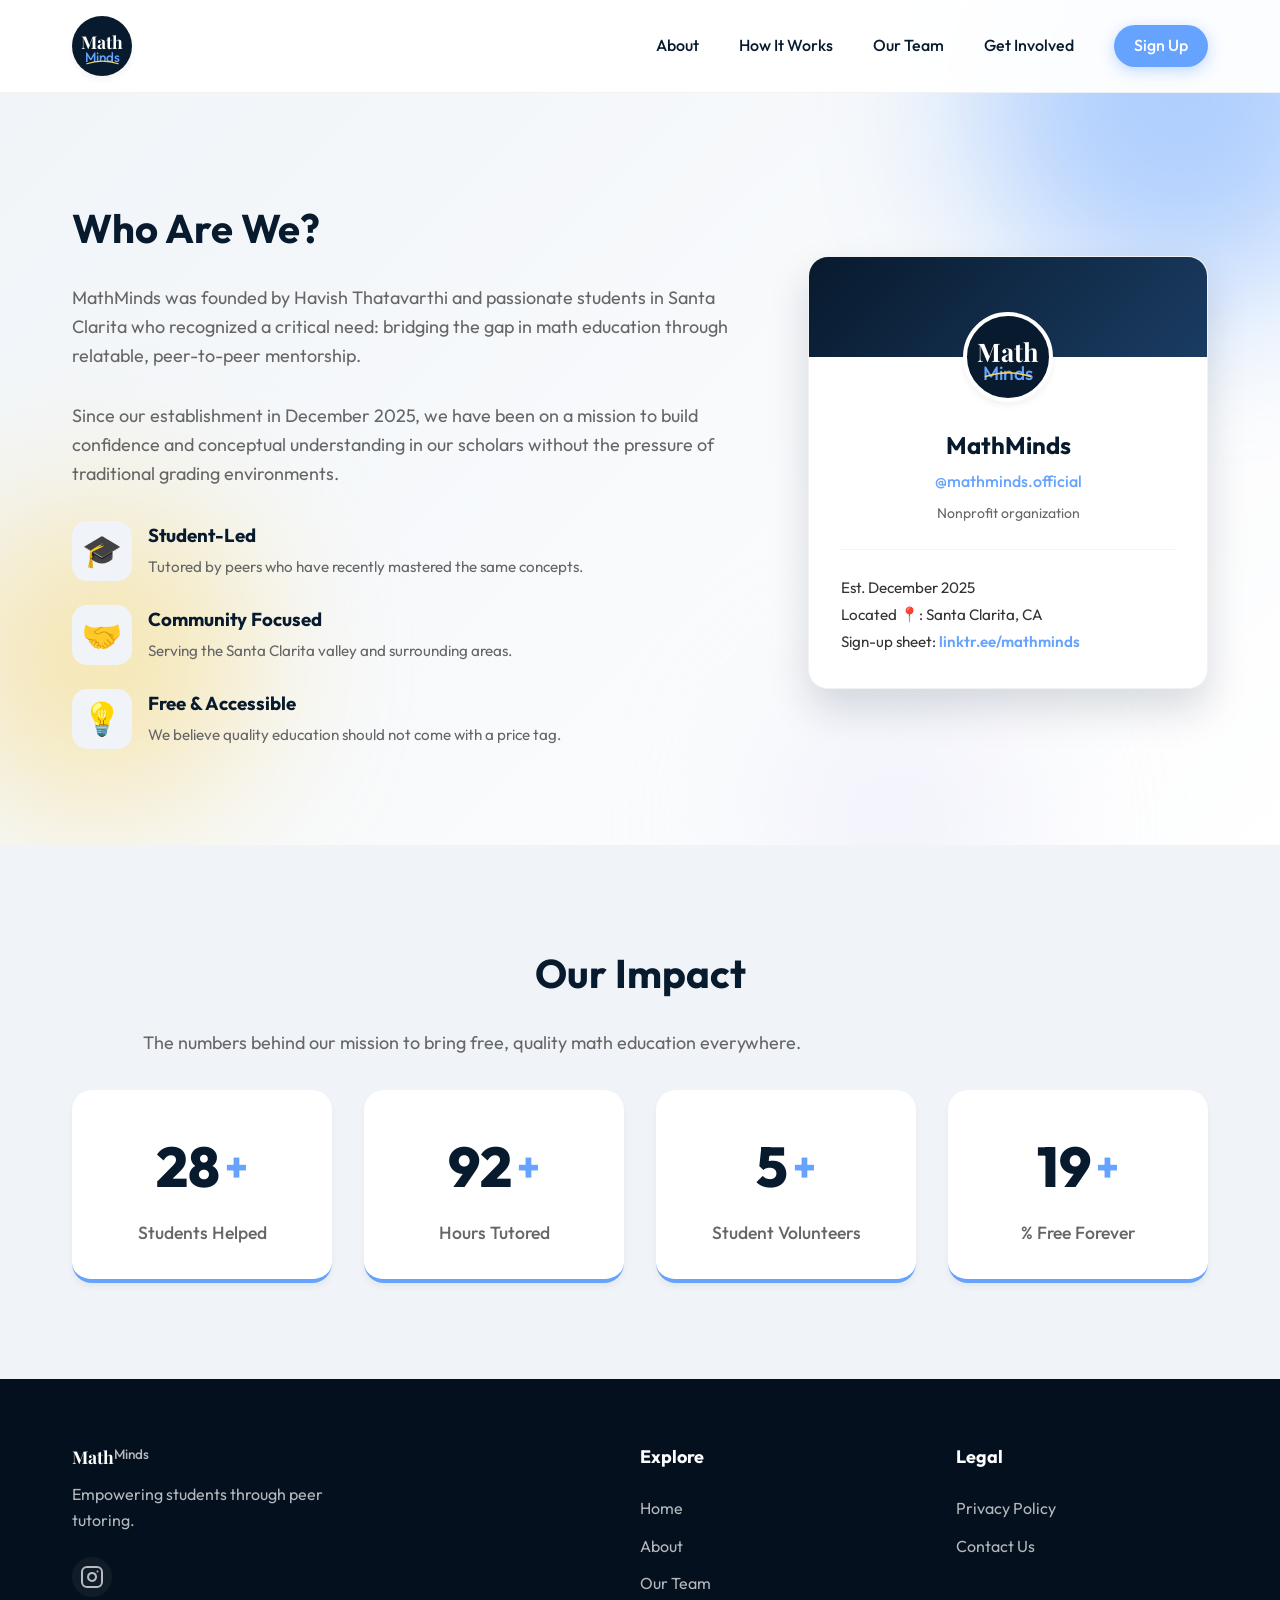
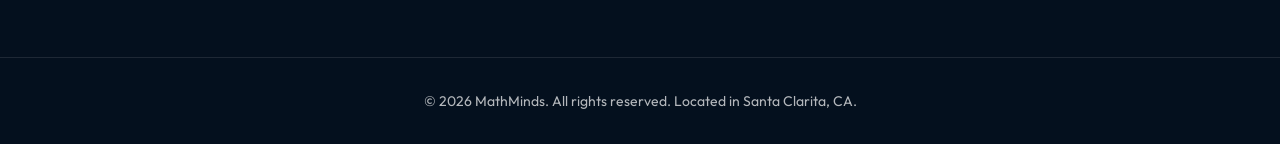
==== mathminds/about.html @ 4711dace "Add files via upload" ====
<!DOCTYPE html>
<html lang="en">
<head>
    <meta charset="UTF-8">
    <meta name="viewport" content="width=device-width, initial-scale=1.0">
    <meta name="description" content="About MathMinds - A student-led tutoring non-profit based in Santa Clarita, CA.">
    <title>About | MathMinds</title>
    <!-- Google Fonts -->
    <link href="https://fonts.googleapis.com/css2?family=Outfit:wght@300;400;500;600;700;800&family=Playfair+Display:ital,wght@0,600;0,700;1,600&display=swap" rel="stylesheet">
    <link rel="stylesheet" href="css/style.css">
</head>
<body>

    <div class="global-bg">
        <div class="shape shape-1"></div>
        <div class="shape shape-2"></div>
        <div class="shape shape-3"></div>
    </div>

    <!-- Navigation -->
    <nav id="navbar">
        <div class="nav-container">
            <a href="index.html" class="logo-container">
                <div class="logo-circle">
                    <span class="logo-math">Math</span>
                    <span class="logo-minds">Minds</span>
                    <svg class="logo-swoosh" viewBox="0 0 100 20" xmlns="http://www.w3.org/2000/svg">
                        <path d="M5,15 Q50,0 95,15" fill="transparent" stroke="#F6D365" stroke-width="3" stroke-linecap="round"/>
                    </svg>
                </div>
            </a>
            
            <ul class="nav-links">
                <li><a href="about.html">About</a></li>
                <li><a href="process.html">How It Works</a></li>
                <li><a href="team.html">Our Team</a></li>
                <li><a href="get-involved.html">Get Involved</a></li>
                <li><a href="https://docs.google.com/forms/d/e/1FAIpQLSek9P1dbKCcjcr-a6cJhIgOsyn_gFrzwOZ3hdovjmBVsl-ZmA/viewform?utm_source=ig&utm_medium=social&utm_content=link_in_bio" target="_blank" class="btn btn-primary nav-cta">Sign Up</a></li>
            </ul>

            <div class="hamburger">
                <span class="bar"></span>
                <span class="bar"></span>
                <span class="bar"></span>
            </div>
        </div>
    </nav>

    <!-- Page Header -->
    <div style="height: 100px;"></div> <!-- Spacer -->
    
    <!-- About Section -->
    <section class="section">
        <div class="container">
            <div class="about-grid">
                <div class="about-text">
                    <h2 class="section-title">Who Are We?</h2>
                    <p class="section-description">MathMinds was founded by Havish Thatavarthi and passionate students in Santa Clarita who recognized a critical need: bridging the gap in math education through relatable, peer-to-peer mentorship.</p>
                    <p class="section-description">Since our establishment in December 2025, we have been on a mission to build confidence and conceptual understanding in our scholars without the pressure of traditional grading environments.</p>
                    
                    <div class="about-features">
                        <div class="feature-item">
                            <div class="feature-icon">🎓</div>
                            <div>
                                <h3>Student-Led</h3>
                                <p>Tutored by peers who have recently mastered the same concepts.</p>
                            </div>
                        </div>
                        <div class="feature-item">
                            <div class="feature-icon">🤝</div>
                            <div>
                                <h3>Community Focused</h3>
                                <p>Serving the Santa Clarita valley and surrounding areas.</p>
                            </div>
                        </div>
                        <div class="feature-item">
                            <div class="feature-icon">💡</div>
                            <div>
                                <h3>Free & Accessible</h3>
                                <p>We believe quality education should not come with a price tag.</p>
                            </div>
                        </div>
                    </div>
                </div>
                
                <div class="about-card">
                    <div class="acard-header"></div>
                    <div class="acard-profile">
                        <div class="logo-circle large">
                            <span class="logo-math">Math</span>
                            <span class="logo-minds">Minds</span>
                            <svg class="logo-swoosh" viewBox="0 0 100 20" xmlns="http://www.w3.org/2000/svg">
                                <path d="M5,15 Q50,0 95,15" fill="transparent" stroke="#F6D365" stroke-width="3" stroke-linecap="round"/>
                            </svg>
                        </div>
                    </div>
                    <div class="acard-body">
                        <h3>MathMinds</h3>
                        <p class="acard-handle">@mathminds.official</p>
                        <p class="acard-category">Nonprofit organization</p>
                        <hr class="acard-divider">
                        <p class="acard-bio">
                            Est. December 2025<br>
                            Located 📍: Santa Clarita, CA<br>
                            Sign-up sheet: <a href="get-involved.html">linktr.ee/mathminds</a>
                        </p>
                    </div>
                </div>
            </div>
        </div>
    </section>

    <!-- Impact/Stats Section Included in About -->
    <section class="section bg-light">
        <div class="container">
            <div class="section-header text-center">
                <h2 class="section-title">Our Impact</h2>
                <p class="section-description">The numbers behind our mission to bring free, quality math education everywhere.</p>
            </div>
            <div class="stats-grid" id="stats-container">
                <div class="stat-box">
                    <h3 class="stat-number" data-target="150">0</h3>
                    <p class="stat-label">Students Helped</p>
                </div>
                <div class="stat-box">
                    <h3 class="stat-number" data-target="500">0</h3>
                    <p class="stat-label">Hours Tutored</p>
                </div>
                <div class="stat-box">
                    <h3 class="stat-number" data-target="25">0</h3>
                    <p class="stat-label">Student Volunteers</p>
                </div>
                <div class="stat-box">
                    <h3 class="stat-number" data-target="100">0</h3>
                    <p class="stat-label">% Free Forever</p>
                </div>
            </div>
        </div>
    </section>

    <!-- Footer -->
    <footer>
        <div class="container footer-content">
            <div class="footer-brand">
                <div class="logo-text-inline">
                    <span class="logo-math">Math</span><span class="logo-minds" style="color:var(--primary-color)">Minds</span>
                </div>
                <p>Empowering students through peer tutoring.</p>
                <div class="social-links">
                    <a href="https://instagram.com/mathminds.official" target="_blank" aria-label="Instagram">
                        <svg viewBox="0 0 24 24" width="24" height="24" stroke="currentColor" stroke-width="2" fill="none" stroke-linecap="round" stroke-linejoin="round"><rect x="2" y="2" width="20" height="20" rx="5" ry="5"></rect><path d="M16 11.37A4 4 0 1 1 12.63 8 4 4 0 0 1 16 11.37z"></path><line x1="17.5" y1="6.5" x2="17.51" y2="6.5"></line></svg>
                    </a>
                </div>
            </div>
            <div class="footer-links">
                <h4>Explore</h4>
                <ul>
                    <li><a href="index.html">Home</a></li>
                    <li><a href="about.html">About</a></li>
                    <li><a href="team.html">Our Team</a></li>
                </ul>
            </div>
            <div class="footer-links">
                <h4>Legal</h4>
                <ul>
                    <li><a href="#">Privacy Policy</a></li>
                    <li><a href="mailto:mathminds.ca@gmail.com">Contact Us</a></li>
                </ul>
            </div>
        </div>
        <div class="footer-bottom">
            <p>&copy; 2026 MathMinds. All rights reserved. Located in Santa Clarita, CA.</p>
        </div>
    </footer>

    <script src="js/main.js"></script>
</body>
</html>
---- mathminds/css/style.css ----
/* css/style.css */

:root {
    /* Brand Colors extracted from profile picture */
    --primary-dark: #081a2d;
    --primary-light: #66a3ff;
    --accent-gold: #e6c300;
    --accent-gold-light: #f6d365;
    
    /* UI Colors */
    --text-main: #333333;
    --text-muted: #666666;
    --bg-main: #fafafa;
    --bg-card: #ffffff;
    --bg-light: #f0f4f8;
    
    /* Typography */
    --font-heading: 'Outfit', sans-serif;
    --font-body: 'Outfit', sans-serif;
    --font-logo-serif: 'Playfair Display', serif;
    --font-logo-sans: 'Outfit', sans-serif;

    /* Transitions & Shadows */
    --transition: 0.3s cubic-bezier(0.25, 0.8, 0.25, 1);
    --shadow-sm: 0 4px 6px rgba(0,0,0,0.05);
    --shadow-md: 0 10px 20px rgba(8, 26, 45, 0.1);
    --shadow-lg: 0 20px 40px rgba(8, 26, 45, 0.15);
}

/* Base Styles */
* {
    margin: 0;
    padding: 0;
    box-sizing: border-box;
}

html {
    scroll-behavior: smooth;
}

body {
    font-family: var(--font-body);
    font-size: 16px;
    line-height: 1.6;
    color: var(--text-main);
    background-color: var(--bg-main);
    overflow-x: hidden;
}

a {
    text-decoration: none;
    color: inherit;
}

ul {
    list-style: none;
}

img, svg {
    max-width: 100%;
}

.container {
    max-width: 1200px;
    margin: 0 auto;
    padding: 0 2rem;
}

.section {
    padding: 6rem 0;
}

.section-title {
    font-size: 2.5rem;
    font-weight: 700;
    color: var(--primary-dark);
    margin-bottom: 1.5rem;
}

.section-description {
    font-size: 1.125rem;
    color: var(--text-muted);
    margin-bottom: 2rem;
    max-width: 800px;
}

.text-center {
    text-align: center;
}

.text-white {
    color: #fff;
}

.text-white-opacity {
    color: rgba(255,255,255,0.8);
}

.bg-light {
    background-color: var(--bg-light);
}

.mt-4 { margin-top: 1.5rem; }

/* Buttons */
.btn {
    display: inline-block;
    padding: 0.75rem 1.5rem;
    border-radius: 50px;
    font-weight: 600;
    text-align: center;
    cursor: pointer;
    transition: var(--transition);
    border: none;
}

.btn-large {
    padding: 1rem 2.5rem;
    font-size: 1.125rem;
}

.btn-primary {
    background-color: var(--primary-light);
    color: #fff;
    box-shadow: 0 4px 15px rgba(102, 163, 255, 0.4);
}

.btn-primary:hover {
    background-color: #5591e6;
    transform: translateY(-2px);
    box-shadow: 0 6px 20px rgba(102, 163, 255, 0.6);
}

.btn-secondary {
    background-color: transparent;
    color: var(--primary-dark);
    border: 2px solid var(--primary-dark);
}

.btn-secondary:hover {
    background-color: var(--primary-dark);
    color: #fff;
}

/* Custom Logo CSS */
.logo-container {
    display: flex;
    align-items: center;
    gap: 10px;
}

.logo-circle {
    width: 60px;
    height: 60px;
    background-color: var(--primary-dark);
    border-radius: 50%;
    display: flex;
    flex-direction: column;
    align-items: center;
    justify-content: center;
    position: relative;
    box-shadow: var(--shadow-sm);
    flex-shrink: 0;
}

.logo-circle.large {
    width: 90px;
    height: 90px;
}

.logo-math {
    font-family: var(--font-logo-serif);
    color: #fff;
    font-weight: 700;
    font-size: 1.1rem;
    line-height: 1;
    margin-top: 5px;
}

.logo-minds {
    font-family: var(--font-logo-sans);
    color: var(--primary-light);
    font-weight: 500;
    font-size: 0.85rem;
    line-height: 1;
}

.logo-circle.large .logo-math { font-size: 1.6rem; margin-top: 8px;}
.logo-circle.large .logo-minds { font-size: 1.2rem; }

.logo-swoosh {
    width: 35px;
    height: 12px;
    position: absolute;
    bottom: 8px;
}

.logo-circle.large .logo-swoosh {
    width: 50px;
    height: 18px;
    bottom: 15px;
}

/* Nav Bar */
nav {
    position: fixed;
    top: 0;
    left: 0;
    width: 100%;
    background: rgba(255, 255, 255, 0.95);
    backdrop-filter: blur(10px);
    z-index: 1000;
    transition: var(--transition);
    border-bottom: 1px solid rgba(0,0,0,0.05);
}

nav.scrolled {
    box-shadow: var(--shadow-sm);
    padding: 0.5rem 0;
}

.nav-container {
    max-width: 1200px;
    margin: 0 auto;
    padding: 1rem 2rem;
    display: flex;
    justify-content: space-between;
    align-items: center;
    transition: var(--transition);
}

.nav-links {
    display: flex;
    align-items: center;
    gap: 2.5rem;
}

.nav-links a {
    font-weight: 500;
    color: var(--primary-dark);
    transition: var(--transition);
}

.nav-links a:hover {
    color: var(--primary-light);
}

.nav-cta {
    padding: 0.5rem 1.25rem;
    color: #fff !important;
}

.hamburger {
    display: none;
    cursor: pointer;
}

.hamburger .bar {
    display: block;
    width: 25px;
    height: 3px;
    margin: 5px auto;
    transition: all 0.3s ease-in-out;
    background-color: var(--primary-dark);
}

/* Header/Hero Section */
header {
    min-height: 100vh;
    display: flex;
    align-items: center;
    justify-content: center;
    position: relative;
    overflow: hidden;
    padding-top: 80px; /* Offset for navbar */
}

.hero-content {
    text-align: center;
    z-index: 1;
    max-width: 800px;
    padding: 0 2rem;
}

.hero-badge {
    display: inline-block;
    padding: 0.5rem 1rem;
    background: rgba(102, 163, 255, 0.1);
    color: var(--primary-light);
    border-radius: 50px;
    font-size: 0.875rem;
    font-weight: 600;
    margin-bottom: 1.5rem;
    letter-spacing: 0.5px;
    text-transform: uppercase;
}

.hero-title {
    font-size: 4rem;
    font-weight: 800;
    line-height: 1.2;
    color: var(--primary-dark);
    margin-bottom: 1.5rem;
}

.highlight-text {
    color: var(--primary-light);
    position: relative;
    display: inline-block;
}

.highlight-text::after {
    content: '';
    position: absolute;
    width: 100%;
    height: 30%;
    background-color: rgba(246, 211, 101, 0.4);
    bottom: 5px;
    left: 0;
    z-index: -1;
    border-radius: 4px;
}

.hero-subtitle {
    font-size: 1.25rem;
    color: var(--text-muted);
    margin-bottom: 2.5rem;
}

.hero-buttons {
    display: flex;
    gap: 1rem;
    justify-content: center;
}

/* Global Background Shapes */
.global-bg {
    position: fixed;
    top: 0;
    left: 0;
    width: 100vw;
    height: 100vh;
    overflow: hidden;
    z-index: -1;
    pointer-events: none;
    background: linear-gradient(135deg, #f0f4f8 0%, #ffffff 100%);
}

.shape {
    position: absolute;
    border-radius: 50%;
    filter: blur(80px);
    opacity: 0.5;
    animation: float 10s infinite ease-in-out alternate;
}

.shape-1 {
    width: 400px;
    height: 400px;
    background: var(--primary-light);
    top: -100px;
    right: -100px;
}

.shape-2 {
    width: 300px;
    height: 300px;
    background: var(--accent-gold-light);
    bottom: 10%;
    left: -50px;
    animation-delay: -5s;
}

.shape-3 {
    width: 250px;
    height: 250px;
    background: #e6e6fa;
    bottom: -50px;
    right: 20%;
    animation-delay: -2s;
}

/* Interactive Robot */
#robot-wrapper {
    position: absolute;
    top: 50%;
    left: 50%;
    transform: translate(-50%, -50%);
    width: 400px;
    height: 400px;
    z-index: 0;
    opacity: 0.25;
    pointer-events: none;
}

#interactive-robot {
    width: 100%;
    height: 100%;
}

@keyframes float {
    0% { transform: translateY(0) scale(1); }
    100% { transform: translateY(-30px) scale(1.05); }
}

/* About Grid */
.about-grid {
    display: grid;
    grid-template-columns: 1fr 400px;
    gap: 4rem;
    align-items: center;
}

.about-features {
    margin-top: 2rem;
    display: flex;
    flex-direction: column;
    gap: 1.5rem;
}

.feature-item {
    display: flex;
    gap: 1rem;
    align-items: flex-start;
}

.feature-icon {
    font-size: 2rem;
    background: var(--bg-light);
    width: 60px;
    height: 60px;
    display: flex;
    align-items: center;
    justify-content: center;
    border-radius: 15px;
    flex-shrink: 0;
}

.feature-item h3 {
    color: var(--primary-dark);
    margin-bottom: 0.25rem;
}

.feature-item p {
    color: var(--text-muted);
    font-size: 0.95rem;
}

/* Instagram Style Card */
.about-card {
    background: var(--bg-card);
    border-radius: 20px;
    box-shadow: var(--shadow-lg);
    overflow: hidden;
    position: relative;
    border: 1px solid rgba(0,0,0,0.05);
}

.acard-header {
    height: 100px;
    background: linear-gradient(135deg, var(--primary-dark), #1a3c63);
}

.acard-profile {
    display: flex;
    justify-content: center;
    margin-top: -45px;
}

.acard-profile .logo-circle {
    border: 4px solid var(--bg-card);
}

.acard-body {
    padding: 1.5rem 2rem 2rem;
    text-align: center;
}

.acard-body h3 {
    font-size: 1.5rem;
    color: var(--primary-dark);
    margin-bottom: 0.25rem;
}

.acard-handle {
    color: var(--primary-light);
    font-weight: 500;
    margin-bottom: 0.5rem;
}

.acard-category {
    font-size: 0.875rem;
    color: var(--text-muted);
}

.acard-divider {
    border: 0;
    height: 1px;
    background: var(--bg-light);
    margin: 1.5rem 0;
}

.acard-bio {
    text-align: left;
    font-size: 0.95rem;
    color: var(--text-main);
    line-height: 1.8;
}

.acard-bio a {
    color: var(--primary-light);
    font-weight: 600;
}

.acard-bio a:hover {
    text-decoration: underline;
}

/* Process Section */
.process-grid {
    display: grid;
    grid-template-columns: repeat(3, 1fr);
    gap: 2rem;
    margin-top: 3rem;
}

.process-card {
    background: var(--bg-card);
    padding: 2.5rem 2rem;
    border-radius: 20px;
    box-shadow: var(--shadow-sm);
    position: relative;
    transition: var(--transition);
    z-index: 1;
}

.process-card:hover {
    transform: translateY(-10px);
    box-shadow: var(--shadow-md);
}

.process-step {
    position: absolute;
    top: 20px;
    right: 20px;
    font-size: 3rem;
    font-weight: 800;
    color: rgba(102, 163, 255, 0.1);
    z-index: -1;
}

.process-icon {
    font-size: 2.5rem;
    margin-bottom: 1.5rem;
}

.process-card h3 {
    color: var(--primary-dark);
    margin-bottom: 1rem;
    font-size: 1.25rem;
}

.process-card p {
    color: var(--text-muted);
}

/* Impact Section */
.stats-grid {
    display: grid;
    grid-template-columns: repeat(4, 1fr);
    gap: 2rem;
}

.stat-box {
    text-align: center;
    padding: 2rem;
    background: var(--bg-card);
    border-radius: 20px;
    box-shadow: var(--shadow-sm);
    border-bottom: 4px solid var(--primary-light);
    transition: var(--transition);
}

.stat-box:hover {
    transform: translateY(-5px);
}

.stat-number {
    font-size: 3.5rem;
    font-weight: 800;
    color: var(--primary-dark);
    margin-bottom: 0.5rem;
    display: flex;
    align-items: center;
    justify-content: center;
}

.stat-number::after {
    content: '+';
    color: var(--primary-light);
    font-size: 2.5rem;
    margin-left: 5px;
}

.stat-label {
    font-size: 1.1rem;
    font-weight: 500;
    color: var(--text-muted);
}

/* Team Section */
.team-grid {
    display: grid;
    grid-template-columns: repeat(auto-fit, minmax(280px, 1fr));
    gap: 2rem;
    margin-top: 3rem;
    justify-items: center;
}

.team-card {
    background: var(--bg-card);
    padding: 2.5rem 2rem;
    border-radius: 20px;
    box-shadow: var(--shadow-sm);
    text-align: center;
    transition: var(--transition);
    max-width: 350px;
    width: 100%;
}

.team-card:hover {
    transform: translateY(-5px);
    box-shadow: var(--shadow-md);
}

.team-avatar {
    width: 120px;
    height: 120px;
    border-radius: 50%;
    background: linear-gradient(135deg, var(--primary-light), var(--primary-dark));
    color: white;
    font-size: 2.5rem;
    font-weight: 700;
    display: flex;
    align-items: center;
    justify-content: center;
    margin: 0 auto 1.5rem;
    box-shadow: 0 10px 20px rgba(102, 163, 255, 0.3);
}

.team-card h3 {
    color: var(--primary-dark);
    font-size: 1.25rem;
    margin-bottom: 0.25rem;
}

.team-role {
    color: var(--primary-light);
    font-weight: 600;
    font-size: 0.9rem;
    margin-bottom: 1.5rem;
    text-transform: uppercase;
    letter-spacing: 1px;
}

.team-contact {
    display: flex;
    flex-direction: column;
    gap: 0.75rem;
}

.team-contact a {
    color: var(--text-muted);
    font-size: 0.95rem;
    display: flex;
    align-items: center;
    justify-content: center;
    gap: 0.5rem;
    transition: var(--transition);
}

.team-contact a:hover {
    color: var(--primary-light);
}

/* Call to Action */
.cta-section {
    background: var(--primary-dark);
    position: relative;
    overflow: hidden;
}

.cta-section::before {
    content: '';
    position: absolute;
    top: 0;
    left: 0;
    width: 100%;
    height: 100%;
    background: radial-gradient(circle at top right, rgba(102, 163, 255, 0.2) 0%, transparent 60%);
}

.cta-card {
    background: rgba(255,255,255,0.05);
    border: 1px solid rgba(255,255,255,0.1);
    border-radius: 20px;
    padding: 3rem;
    max-width: 600px;
    margin: 0 auto;
    color: #fff;
    backdrop-filter: blur(10px);
}

.cta-card h3 {
    font-size: 1.75rem;
    margin-bottom: 1rem;
}

.cta-card p {
    margin-bottom: 2rem;
    color: rgba(255,255,255,0.8);
}

.cta-card .cta-button {
    width: 100%;
}

.cta-card a {
    color: var(--primary-light);
}

.cta-card a:hover {
    color: #fff;
}

/* Footer */
footer {
    background: #04101e;
    color: rgba(255,255,255,0.7);
    padding: 4rem 0 2rem;
}

.footer-content {
    display: grid;
    grid-template-columns: 2fr 1fr 1fr;
    gap: 4rem;
    margin-bottom: 3rem;
}

.footer-brand p {
    margin-top: 1rem;
    margin-bottom: 1.5rem;
    max-width: 300px;
}

.logo-text-inline {
    font-size: 1.5rem;
    display: flex;
    align-items: center;
}

.logo-text-inline .logo-math {
    font-family: var(--font-logo-serif);
    font-weight: 700;
    color: #fff;
}

.logo-text-inline .logo-minds {
    font-family: var(--font-logo-sans);
    font-weight: 500;
    color: var(--primary-light);
}

.social-links {
    display: flex;
    gap: 1rem;
}

.social-links a {
    display: flex;
    align-items: center;
    justify-content: center;
    width: 40px;
    height: 40px;
    background: rgba(255,255,255,0.05);
    border-radius: 50%;
    transition: var(--transition);
}

.social-links a:hover {
    background: var(--primary-light);
    color: #fff;
}

.footer-links h4 {
    color: #fff;
    font-size: 1.125rem;
    margin-bottom: 1.5rem;
}

.footer-links ul li {
    margin-bottom: 0.75rem;
}

.footer-links a:hover {
    color: var(--primary-light);
}

.footer-bottom {
    text-align: center;
    padding-top: 2rem;
    border-top: 1px solid rgba(255,255,255,0.1);
    font-size: 0.875rem;
}

/* Responsive Design */
@media (max-width: 992px) {
    .about-grid {
        grid-template-columns: 1fr;
    }
    
    .about-card {
        max-width: 400px;
        margin: 0 auto;
    }
    
    .process-grid, .stats-grid {
        grid-template-columns: repeat(2, 1fr);
    }
}

@media (max-width: 768px) {
    .hamburger {
        display: block;
    }
    
    .nav-links {
        position: fixed;
        left: -100%;
        top: 70px;
        flex-direction: column;
        background: #fff;
        width: 100%;
        text-align: center;
        transition: 0.3s;
        box-shadow: 0 10px 10px rgba(0,0,0,0.05);
        padding: 2rem 0;
        gap: 1.5rem;
    }
    
    .nav-links.active {
        left: 0;
    }
    
    .hero-title {
        font-size: 3rem;
    }
    
    .hero-buttons {
        flex-direction: column;
        gap: 1rem;
    }
    
    .process-grid, .stats-grid {
        grid-template-columns: 1fr;
    }
    
    .footer-content {
        grid-template-columns: 1fr;
        gap: 2rem;
    }
}
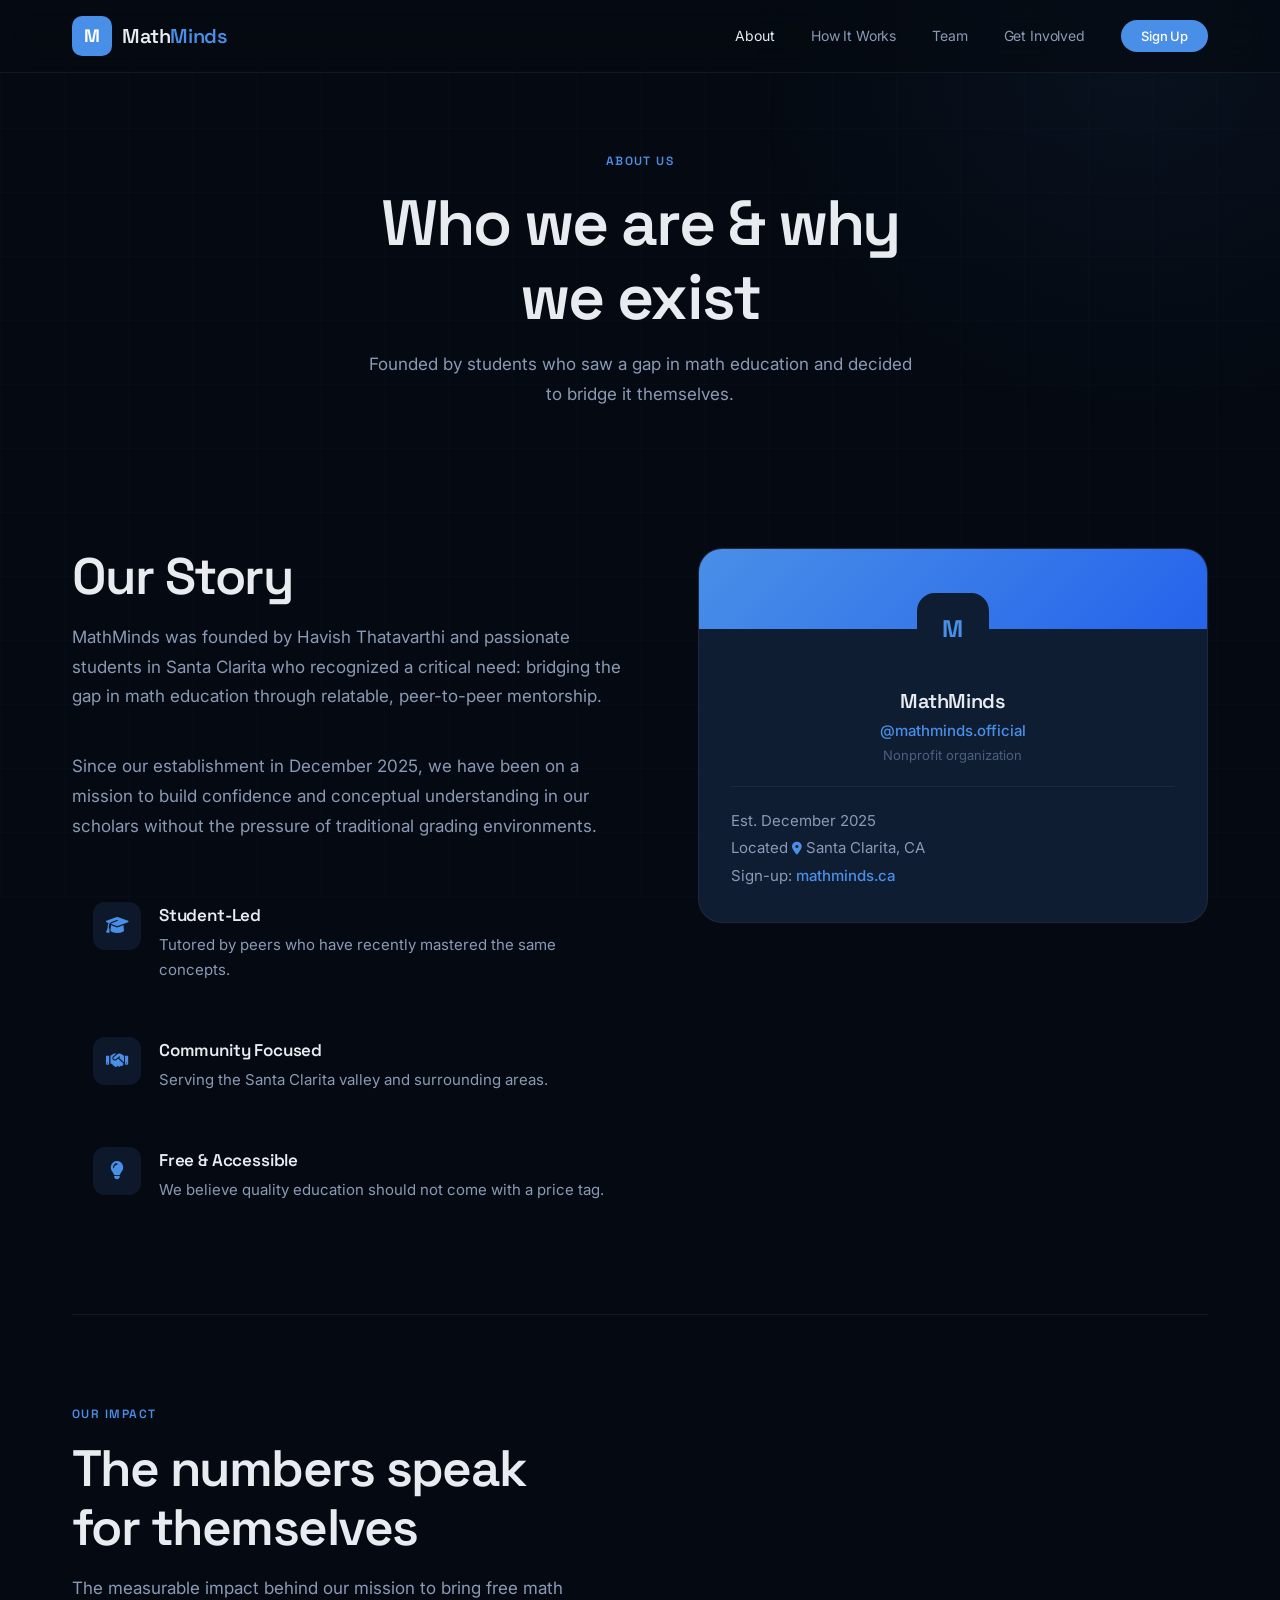
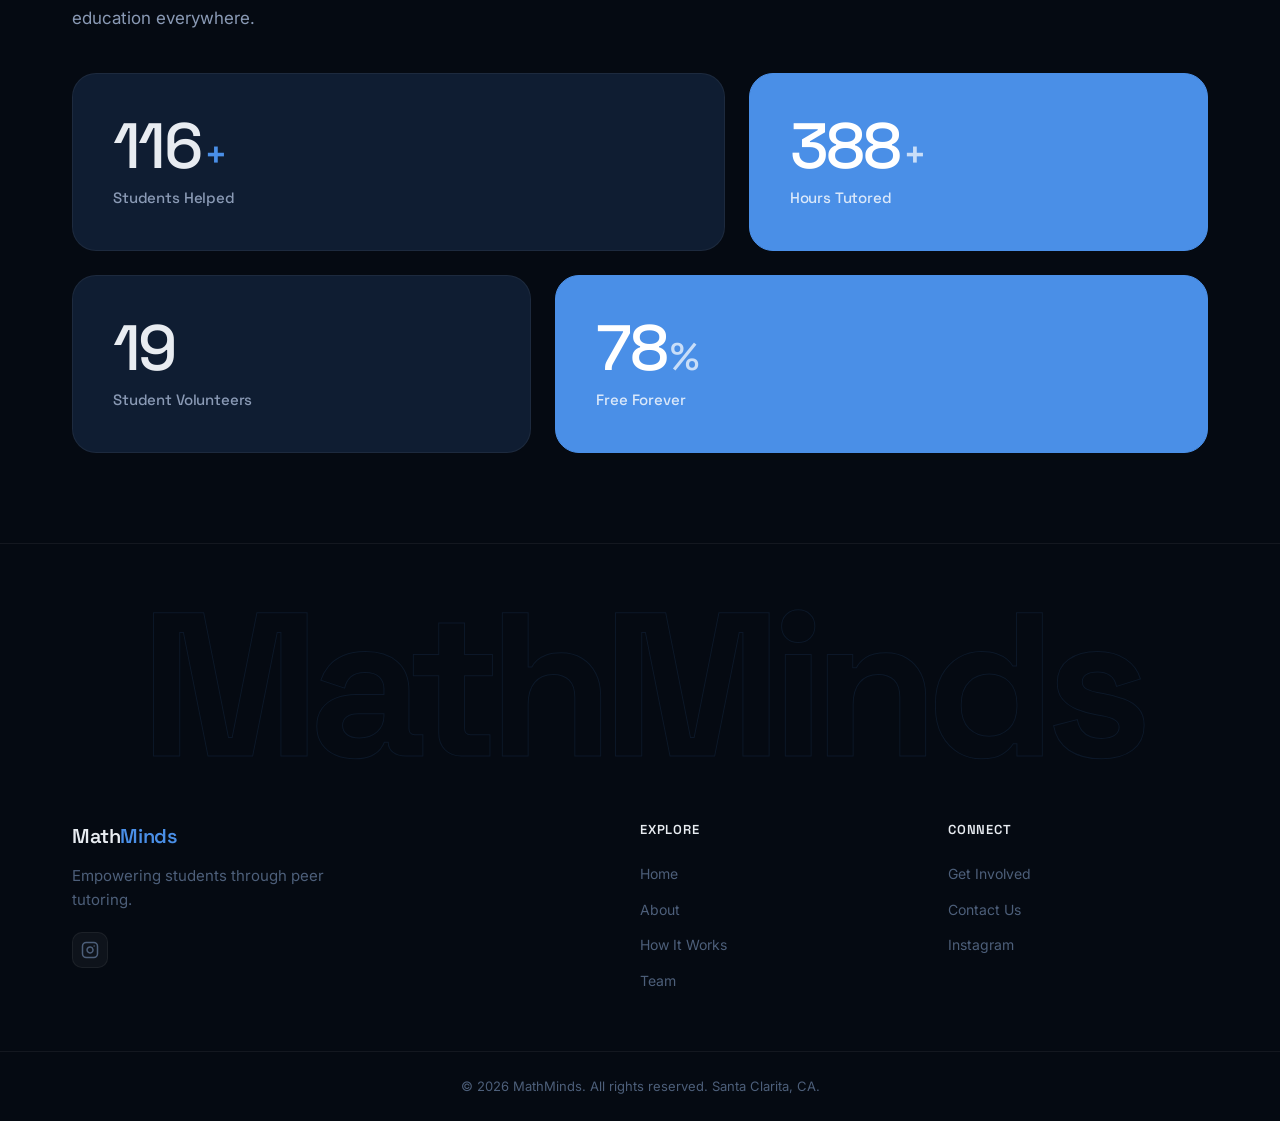
==== commit 0f464e4f: "Revamped" ====
--- a/mathminds/about.html
+++ b/mathminds/about.html
@@ -5,94 +5,89 @@
     <meta name="viewport" content="width=device-width, initial-scale=1.0">
     <meta name="description" content="About MathMinds - A student-led tutoring non-profit based in Santa Clarita, CA.">
     <title>About | MathMinds</title>
-    <!-- Google Fonts -->
-    <link href="https://fonts.googleapis.com/css2?family=Outfit:wght@300;400;500;600;700;800&family=Playfair+Display:ital,wght@0,600;0,700;1,600&display=swap" rel="stylesheet">
+    <link href="https://fonts.googleapis.com/css2?family=Inter:wght@300;400;500;600;700&family=Space+Grotesk:wght@400;500;600;700&display=swap" rel="stylesheet">
+    <link rel="stylesheet" href="https://cdnjs.cloudflare.com/ajax/libs/font-awesome/6.5.1/css/all.min.css">
     <link rel="stylesheet" href="css/style.css">
 </head>
 <body>
 
-    <div class="global-bg">
-        <div class="shape shape-1"></div>
-        <div class="shape shape-2"></div>
-        <div class="shape shape-3"></div>
-    </div>
-
     <!-- Navigation -->
-    <nav id="navbar">
-        <div class="nav-container">
-            <a href="index.html" class="logo-container">
-                <div class="logo-circle">
-                    <span class="logo-math">Math</span>
-                    <span class="logo-minds">Minds</span>
-                    <svg class="logo-swoosh" viewBox="0 0 100 20" xmlns="http://www.w3.org/2000/svg">
-                        <path d="M5,15 Q50,0 95,15" fill="transparent" stroke="#F6D365" stroke-width="3" stroke-linecap="round"/>
-                    </svg>
-                </div>
+    <nav class="navbar">
+        <div class="nav-inner">
+            <a href="index.html" class="nav-logo">
+                <div class="nav-logo-mark">M</div>
+                <div class="nav-logo-text">Math<span>Minds</span></div>
             </a>
-            
             <ul class="nav-links">
                 <li><a href="about.html">About</a></li>
                 <li><a href="process.html">How It Works</a></li>
-                <li><a href="team.html">Our Team</a></li>
+                <li><a href="team.html">Team</a></li>
                 <li><a href="get-involved.html">Get Involved</a></li>
-                <li><a href="https://docs.google.com/forms/d/e/1FAIpQLSek9P1dbKCcjcr-a6cJhIgOsyn_gFrzwOZ3hdovjmBVsl-ZmA/viewform?utm_source=ig&utm_medium=social&utm_content=link_in_bio" target="_blank" class="btn btn-primary nav-cta">Sign Up</a></li>
+                <li><a href="https://docs.google.com/forms/d/e/1FAIpQLSek9P1dbKCcjcr-a6cJhIgOsyn_gFrzwOZ3hdovjmBVsl-ZmA/viewform?utm_source=ig&utm_medium=social&utm_content=link_in_bio" target="_blank" class="nav-cta">Sign Up</a></li>
             </ul>
-
-            <div class="hamburger">
-                <span class="bar"></span>
-                <span class="bar"></span>
-                <span class="bar"></span>
-            </div>
+            <button class="nav-hamburger" aria-label="Menu">
+                <div class="nav-hamburger-lines"><span></span><span></span><span></span></div>
+            </button>
         </div>
     </nav>
 
+    <div class="nav-overlay">
+        <div class="nav-overlay-links">
+            <a href="about.html">About</a>
+            <a href="process.html">How It Works</a>
+            <a href="team.html">Team</a>
+            <a href="get-involved.html">Get Involved</a>
+            <a href="https://docs.google.com/forms/d/e/1FAIpQLSek9P1dbKCcjcr-a6cJhIgOsyn_gFrzwOZ3hdovjmBVsl-ZmA/viewform?utm_source=ig&utm_medium=social&utm_content=link_in_bio" target="_blank">Sign Up</a>
+        </div>
+    </div>
+
     <!-- Page Header -->
-    <div style="height: 100px;"></div> <!-- Spacer -->
-    
-    <!-- About Section -->
+    <div class="page-header">
+        <div class="container">
+            <span class="section-label reveal-up">About Us</span>
+            <h1 class="section-title reveal-up">Who we are &amp; why<br>we exist</h1>
+            <p class="section-description reveal-up">Founded by students who saw a gap in math education and decided to bridge it themselves.</p>
+        </div>
+    </div>
+
+    <!-- About Grid -->
     <section class="section">
         <div class="container">
             <div class="about-grid">
                 <div class="about-text">
-                    <h2 class="section-title">Who Are We?</h2>
-                    <p class="section-description">MathMinds was founded by Havish Thatavarthi and passionate students in Santa Clarita who recognized a critical need: bridging the gap in math education through relatable, peer-to-peer mentorship.</p>
-                    <p class="section-description">Since our establishment in December 2025, we have been on a mission to build confidence and conceptual understanding in our scholars without the pressure of traditional grading environments.</p>
-                    
+                    <h2 class="section-title reveal-up">Our Story</h2>
+                    <p class="section-description reveal-up">MathMinds was founded by Havish Thatavarthi and passionate students in Santa Clarita who recognized a critical need: bridging the gap in math education through relatable, peer-to-peer mentorship.</p>
+                    <p class="section-description reveal-up">Since our establishment in December 2025, we have been on a mission to build confidence and conceptual understanding in our scholars without the pressure of traditional grading environments.</p>
+
                     <div class="about-features">
-                        <div class="feature-item">
-                            <div class="feature-icon">🎓</div>
+                        <div class="feature-item reveal-up" data-delay="0">
+                            <div class="feature-icon"><i class="fas fa-graduation-cap"></i></div>
                             <div>
                                 <h3>Student-Led</h3>
                                 <p>Tutored by peers who have recently mastered the same concepts.</p>
                             </div>
                         </div>
-                        <div class="feature-item">
-                            <div class="feature-icon">🤝</div>
+                        <div class="feature-item reveal-up" data-delay="80">
+                            <div class="feature-icon"><i class="fas fa-handshake"></i></div>
                             <div>
                                 <h3>Community Focused</h3>
                                 <p>Serving the Santa Clarita valley and surrounding areas.</p>
                             </div>
                         </div>
-                        <div class="feature-item">
-                            <div class="feature-icon">💡</div>
+                        <div class="feature-item reveal-up" data-delay="160">
+                            <div class="feature-icon"><i class="fas fa-lightbulb"></i></div>
                             <div>
-                                <h3>Free & Accessible</h3>
+                                <h3>Free &amp; Accessible</h3>
                                 <p>We believe quality education should not come with a price tag.</p>
                             </div>
                         </div>
                     </div>
                 </div>
-                
-                <div class="about-card">
+
+                <div class="about-card reveal-up" data-delay="100">
                     <div class="acard-header"></div>
                     <div class="acard-profile">
-                        <div class="logo-circle large">
-                            <span class="logo-math">Math</span>
-                            <span class="logo-minds">Minds</span>
-                            <svg class="logo-swoosh" viewBox="0 0 100 20" xmlns="http://www.w3.org/2000/svg">
-                                <path d="M5,15 Q50,0 95,15" fill="transparent" stroke="#F6D365" stroke-width="3" stroke-linecap="round"/>
-                            </svg>
-                        </div>
+                        <div class="acard-profile-mark">M</div>
                     </div>
                     <div class="acard-body">
                         <h3>MathMinds</h3>
@@ -101,8 +96,8 @@
                         <hr class="acard-divider">
                         <p class="acard-bio">
                             Est. December 2025<br>
-                            Located 📍: Santa Clarita, CA<br>
-                            Sign-up sheet: <a href="get-involved.html">linktr.ee/mathminds</a>
+                            Located <i class="fas fa-location-dot"></i> Santa Clarita, CA<br>
+                            Sign-up: <a href="get-involved.html">mathminds.ca</a>
                         </p>
                     </div>
                 </div>
@@ -110,66 +105,71 @@
         </div>
     </section>
 
-    <!-- Impact/Stats Section Included in About -->
-    <section class="section bg-light">
+    <div class="container"><div class="section-divider"></div></div>
+
+    <!-- Impact Stats -->
+    <section class="section" id="stats-section">
         <div class="container">
-            <div class="section-header text-center">
-                <h2 class="section-title">Our Impact</h2>
-                <p class="section-description">The numbers behind our mission to bring free, quality math education everywhere.</p>
-            </div>
-            <div class="stats-grid" id="stats-container">
-                <div class="stat-box">
-                    <h3 class="stat-number" data-target="150">0</h3>
-                    <p class="stat-label">Students Helped</p>
+            <span class="section-label reveal-up">Our Impact</span>
+            <h2 class="section-title reveal-up">The numbers speak<br>for themselves</h2>
+            <p class="section-description reveal-up">The measurable impact behind our mission to bring free math education everywhere.</p>
+
+            <div class="bento-grid">
+                <div class="bento-item bento-item--wide reveal-up">
+                    <div class="stat-value"><span data-count="150">0</span><span class="stat-suffix">+</span></div>
+                    <div class="stat-label">Students Helped</div>
                 </div>
-                <div class="stat-box">
-                    <h3 class="stat-number" data-target="500">0</h3>
-                    <p class="stat-label">Hours Tutored</p>
+                <div class="bento-item bento-item--narrow bento-item--accent reveal-up" data-delay="80">
+                    <div class="stat-value"><span data-count="500">0</span><span class="stat-suffix">+</span></div>
+                    <div class="stat-label">Hours Tutored</div>
                 </div>
-                <div class="stat-box">
-                    <h3 class="stat-number" data-target="25">0</h3>
-                    <p class="stat-label">Student Volunteers</p>
+                <div class="bento-item bento-item--narrow reveal-up" data-delay="160">
+                    <div class="stat-value"><span data-count="25">0</span></div>
+                    <div class="stat-label">Student Volunteers</div>
                 </div>
-                <div class="stat-box">
-                    <h3 class="stat-number" data-target="100">0</h3>
-                    <p class="stat-label">% Free Forever</p>
+                <div class="bento-item bento-item--wide bento-item--accent reveal-up" data-delay="240">
+                    <div class="stat-value"><span data-count="100">0</span><span class="stat-suffix">%</span></div>
+                    <div class="stat-label">Free Forever</div>
                 </div>
             </div>
         </div>
     </section>
 
     <!-- Footer -->
-    <footer>
-        <div class="container footer-content">
-            <div class="footer-brand">
-                <div class="logo-text-inline">
-                    <span class="logo-math">Math</span><span class="logo-minds" style="color:var(--primary-color)">Minds</span>
+    <footer class="footer">
+        <div class="footer-brand-massive">MathMinds</div>
+        <div class="container">
+            <div class="footer-inner">
+                <div class="footer-brand-col">
+                    <div class="footer-brand-logo">Math<span>Minds</span></div>
+                    <p>Empowering students through peer tutoring.</p>
+                    <div class="social-links">
+                        <a href="https://instagram.com/mathminds.official" target="_blank" aria-label="Instagram">
+                            <svg viewBox="0 0 24 24" width="18" height="18" stroke="currentColor" stroke-width="2" fill="none" stroke-linecap="round" stroke-linejoin="round"><rect x="2" y="2" width="20" height="20" rx="5" ry="5"/><path d="M16 11.37A4 4 0 1 1 12.63 8 4 4 0 0 1 16 11.37z"/><line x1="17.5" y1="6.5" x2="17.51" y2="6.5"/></svg>
+                        </a>
+                    </div>
                 </div>
-                <p>Empowering students through peer tutoring.</p>
-                <div class="social-links">
-                    <a href="https://instagram.com/mathminds.official" target="_blank" aria-label="Instagram">
-                        <svg viewBox="0 0 24 24" width="24" height="24" stroke="currentColor" stroke-width="2" fill="none" stroke-linecap="round" stroke-linejoin="round"><rect x="2" y="2" width="20" height="20" rx="5" ry="5"></rect><path d="M16 11.37A4 4 0 1 1 12.63 8 4 4 0 0 1 16 11.37z"></path><line x1="17.5" y1="6.5" x2="17.51" y2="6.5"></line></svg>
-                    </a>
+                <div class="footer-links-col">
+                    <h4>Explore</h4>
+                    <ul>
+                        <li><a href="index.html">Home</a></li>
+                        <li><a href="about.html">About</a></li>
+                        <li><a href="process.html">How It Works</a></li>
+                        <li><a href="team.html">Team</a></li>
+                    </ul>
                 </div>
-            </div>
-            <div class="footer-links">
-                <h4>Explore</h4>
-                <ul>
-                    <li><a href="index.html">Home</a></li>
-                    <li><a href="about.html">About</a></li>
-                    <li><a href="team.html">Our Team</a></li>
-                </ul>
-            </div>
-            <div class="footer-links">
-                <h4>Legal</h4>
-                <ul>
-                    <li><a href="#">Privacy Policy</a></li>
-                    <li><a href="mailto:mathminds.ca@gmail.com">Contact Us</a></li>
-                </ul>
+                <div class="footer-links-col">
+                    <h4>Connect</h4>
+                    <ul>
+                        <li><a href="get-involved.html">Get Involved</a></li>
+                        <li><a href="mailto:mathminds.ca@gmail.com">Contact Us</a></li>
+                        <li><a href="https://instagram.com/mathminds.official" target="_blank">Instagram</a></li>
+                    </ul>
+                </div>
             </div>
         </div>
         <div class="footer-bottom">
-            <p>&copy; 2026 MathMinds. All rights reserved. Located in Santa Clarita, CA.</p>
+            <div class="container">&copy; 2026 MathMinds. All rights reserved. Santa Clarita, CA.</div>
         </div>
     </footer>
 
--- a/mathminds/css/style.css
+++ b/mathminds/css/style.css
@@ -1,34 +1,45 @@
-/* css/style.css */
+/* ============================================
+   MathMinds — Design System
+   ============================================ */
 
 :root {
-    /* Brand Colors extracted from profile picture */
-    --primary-dark: #081a2d;
-    --primary-light: #66a3ff;
-    --accent-gold: #e6c300;
-    --accent-gold-light: #f6d365;
-    
-    /* UI Colors */
-    --text-main: #333333;
-    --text-muted: #666666;
-    --bg-main: #fafafa;
-    --bg-card: #ffffff;
-    --bg-light: #f0f4f8;
-    
-    /* Typography */
-    --font-heading: 'Outfit', sans-serif;
-    --font-body: 'Outfit', sans-serif;
-    --font-logo-serif: 'Playfair Display', serif;
-    --font-logo-sans: 'Outfit', sans-serif;
-
-    /* Transitions & Shadows */
-    --transition: 0.3s cubic-bezier(0.25, 0.8, 0.25, 1);
-    --shadow-sm: 0 4px 6px rgba(0,0,0,0.05);
-    --shadow-md: 0 10px 20px rgba(8, 26, 45, 0.1);
-    --shadow-lg: 0 20px 40px rgba(8, 26, 45, 0.15);
-}
-
-/* Base Styles */
-* {
+    --bg-primary: #050a12;
+    --bg-surface: #0a1628;
+    --bg-card: #0f1d32;
+    --bg-card-hover: #132641;
+    --bg-elevated: #162a45;
+
+    --accent-blue: #4a8fe7;
+    --accent-blue-dim: rgba(74,143,231,0.12);
+    --accent-gold: #e6a817;
+    --accent-gold-dim: rgba(230,168,23,0.12);
+
+    --text-primary: #e8ecf1;
+    --text-secondary: #8a9ab5;
+    --text-muted: #4d5f7a;
+
+    --border-subtle: rgba(255,255,255,0.06);
+    --border-hover: rgba(255,255,255,0.12);
+
+    --font-display: 'Space Grotesk', sans-serif;
+    --font-body: 'Inter', -apple-system, BlinkMacSystemFont, sans-serif;
+
+    --section-pad: clamp(5rem, 10vh, 8rem);
+    --radius-sm: 8px;
+    --radius-md: 16px;
+    --radius-lg: 24px;
+    --radius-pill: 100px;
+
+    --shadow-card: 0 4px 24px rgba(0,0,0,0.25);
+    --shadow-glow: 0 0 60px rgba(74,143,231,0.1);
+
+    --ease-out: cubic-bezier(0.16, 1, 0.3, 1);
+    --ease-smooth: cubic-bezier(0.22, 1, 0.36, 1);
+    --transition: 0.35s cubic-bezier(0.16, 1, 0.3, 1);
+}
+
+/* ===== Reset ===== */
+*, *::before, *::after {
     margin: 0;
     padding: 0;
     box-sizing: border-box;
@@ -36,837 +47,1348 @@
 
 html {
     scroll-behavior: smooth;
+    -webkit-font-smoothing: antialiased;
+    -moz-osx-font-smoothing: grayscale;
 }
 
 body {
     font-family: var(--font-body);
     font-size: 16px;
     line-height: 1.6;
-    color: var(--text-main);
-    background-color: var(--bg-main);
+    color: var(--text-secondary);
+    background-color: var(--bg-primary);
     overflow-x: hidden;
 }
 
-a {
-    text-decoration: none;
-    color: inherit;
-}
-
-ul {
-    list-style: none;
-}
-
-img, svg {
-    max-width: 100%;
-}
-
+a { text-decoration: none; color: inherit; }
+ul { list-style: none; }
+img, svg { max-width: 100%; }
+button { font-family: inherit; border: none; cursor: pointer; }
+
+/* ===== Subtle Grid Background ===== */
+body::before {
+    content: '';
+    position: fixed;
+    inset: 0;
+    background:
+        linear-gradient(rgba(74,143,231,0.025) 1px, transparent 1px),
+        linear-gradient(90deg, rgba(74,143,231,0.025) 1px, transparent 1px);
+    background-size: 64px 64px;
+    pointer-events: none;
+    z-index: 0;
+}
+
+body::after {
+    content: '';
+    position: fixed;
+    top: -40%;
+    right: -20%;
+    width: 800px;
+    height: 800px;
+    background: radial-gradient(circle, rgba(74,143,231,0.06) 0%, transparent 70%);
+    pointer-events: none;
+    z-index: 0;
+}
+
+/* ===== Layout ===== */
 .container {
     max-width: 1200px;
     margin: 0 auto;
     padding: 0 2rem;
+    position: relative;
+    z-index: 1;
 }
 
 .section {
-    padding: 6rem 0;
+    padding: var(--section-pad) 0;
+    position: relative;
+}
+
+/* ===== Typography ===== */
+.section-label {
+    font-family: var(--font-display);
+    font-size: 0.75rem;
+    font-weight: 600;
+    letter-spacing: 0.12em;
+    text-transform: uppercase;
+    color: var(--accent-blue);
+    margin-bottom: 1rem;
+    display: block;
 }
 
 .section-title {
-    font-size: 2.5rem;
-    font-weight: 700;
-    color: var(--primary-dark);
-    margin-bottom: 1.5rem;
+    font-family: var(--font-display);
+    font-size: clamp(2rem, 4vw, 3.25rem);
+    font-weight: 600;
+    color: var(--text-primary);
+    letter-spacing: -0.03em;
+    line-height: 1.15;
+    margin-bottom: 1rem;
 }
 
 .section-description {
-    font-size: 1.125rem;
-    color: var(--text-muted);
-    margin-bottom: 2rem;
-    max-width: 800px;
-}
-
-.text-center {
-    text-align: center;
-}
-
-.text-white {
+    font-size: 1.0625rem;
+    color: var(--text-secondary);
+    max-width: 560px;
+    line-height: 1.75;
+    margin-bottom: 2.5rem;
+}
+
+.text-center { text-align: center; }
+.text-center .section-description {
+    margin-left: auto;
+    margin-right: auto;
+}
+
+/* ===== Buttons ===== */
+.btn {
+    display: inline-flex;
+    align-items: center;
+    gap: 0.5rem;
+    padding: 0.75rem 1.75rem;
+    border-radius: var(--radius-pill);
+    font-family: var(--font-display);
+    font-weight: 500;
+    font-size: 0.9375rem;
+    letter-spacing: -0.01em;
+    cursor: pointer;
+    transition: transform var(--transition), box-shadow var(--transition), background var(--transition), border-color var(--transition);
+    border: none;
+    position: relative;
+}
+
+.btn:active {
+    transform: translateY(0) !important;
+    transition-duration: 0.1s;
+}
+
+.btn-primary {
+    background: var(--accent-blue);
     color: #fff;
-}
-
-.text-white-opacity {
-    color: rgba(255,255,255,0.8);
-}
-
-.bg-light {
-    background-color: var(--bg-light);
-}
-
-.mt-4 { margin-top: 1.5rem; }
-
-/* Buttons */
-.btn {
-    display: inline-block;
-    padding: 0.75rem 1.5rem;
-    border-radius: 50px;
-    font-weight: 600;
-    text-align: center;
-    cursor: pointer;
-    transition: var(--transition);
-    border: none;
+    box-shadow: 0 2px 12px rgba(74,143,231,0.25);
+}
+
+.btn-primary:hover {
+    transform: translateY(-2px);
+    box-shadow: 0 6px 24px rgba(74,143,231,0.35);
+}
+
+.btn-outline {
+    background: transparent;
+    color: var(--text-primary);
+    border: 1px solid var(--border-hover);
+}
+
+.btn-outline:hover {
+    border-color: var(--accent-blue);
+    color: var(--accent-blue);
+    transform: translateY(-2px);
 }
 
 .btn-large {
-    padding: 1rem 2.5rem;
-    font-size: 1.125rem;
-}
-
-.btn-primary {
-    background-color: var(--primary-light);
-    color: #fff;
-    box-shadow: 0 4px 15px rgba(102, 163, 255, 0.4);
-}
-
-.btn-primary:hover {
-    background-color: #5591e6;
-    transform: translateY(-2px);
-    box-shadow: 0 6px 20px rgba(102, 163, 255, 0.6);
-}
-
-.btn-secondary {
-    background-color: transparent;
-    color: var(--primary-dark);
-    border: 2px solid var(--primary-dark);
-}
-
-.btn-secondary:hover {
-    background-color: var(--primary-dark);
-    color: #fff;
-}
-
-/* Custom Logo CSS */
-.logo-container {
-    display: flex;
-    align-items: center;
-    gap: 10px;
-}
-
-.logo-circle {
-    width: 60px;
-    height: 60px;
-    background-color: var(--primary-dark);
-    border-radius: 50%;
-    display: flex;
-    flex-direction: column;
-    align-items: center;
-    justify-content: center;
-    position: relative;
-    box-shadow: var(--shadow-sm);
-    flex-shrink: 0;
-}
-
-.logo-circle.large {
-    width: 90px;
-    height: 90px;
-}
-
-.logo-math {
-    font-family: var(--font-logo-serif);
-    color: #fff;
-    font-weight: 700;
-    font-size: 1.1rem;
-    line-height: 1;
-    margin-top: 5px;
-}
-
-.logo-minds {
-    font-family: var(--font-logo-sans);
-    color: var(--primary-light);
-    font-weight: 500;
-    font-size: 0.85rem;
-    line-height: 1;
-}
-
-.logo-circle.large .logo-math { font-size: 1.6rem; margin-top: 8px;}
-.logo-circle.large .logo-minds { font-size: 1.2rem; }
-
-.logo-swoosh {
-    width: 35px;
-    height: 12px;
-    position: absolute;
-    bottom: 8px;
-}
-
-.logo-circle.large .logo-swoosh {
-    width: 50px;
-    height: 18px;
-    bottom: 15px;
-}
-
-/* Nav Bar */
-nav {
+    padding: 0.9375rem 2.25rem;
+    font-size: 1rem;
+}
+
+.btn-arrow {
+    width: 20px;
+    height: 20px;
+    transition: transform 0.3s var(--ease-out);
+}
+
+.btn:hover .btn-arrow {
+    transform: translateX(3px);
+}
+
+/* ===== Navigation ===== */
+.navbar {
     position: fixed;
     top: 0;
     left: 0;
     width: 100%;
-    background: rgba(255, 255, 255, 0.95);
-    backdrop-filter: blur(10px);
     z-index: 1000;
-    transition: var(--transition);
-    border-bottom: 1px solid rgba(0,0,0,0.05);
-}
-
-nav.scrolled {
-    box-shadow: var(--shadow-sm);
-    padding: 0.5rem 0;
-}
-
-.nav-container {
+    transition: transform 0.4s var(--ease-out), background 0.3s;
+    background: rgba(5,10,18,0.6);
+    backdrop-filter: blur(16px);
+    -webkit-backdrop-filter: blur(16px);
+    border-bottom: 1px solid var(--border-subtle);
+}
+
+.navbar--hidden {
+    transform: translateY(-100%);
+}
+
+.nav-inner {
     max-width: 1200px;
     margin: 0 auto;
-    padding: 1rem 2rem;
-    display: flex;
+    padding: 0 2rem;
+    height: 72px;
+    display: flex;
+    align-items: center;
     justify-content: space-between;
-    align-items: center;
-    transition: var(--transition);
+}
+
+.nav-logo {
+    display: flex;
+    align-items: center;
+    gap: 0.625rem;
+    z-index: 1001;
+}
+
+.nav-logo-mark {
+    width: 40px;
+    height: 40px;
+    background: var(--accent-blue);
+    border-radius: 10px;
+    display: flex;
+    align-items: center;
+    justify-content: center;
+    font-family: var(--font-display);
+    font-weight: 700;
+    font-size: 1.125rem;
+    color: #fff;
+    letter-spacing: -0.03em;
+}
+
+.nav-logo-text {
+    font-family: var(--font-display);
+    font-size: 1.25rem;
+    font-weight: 600;
+    color: var(--text-primary);
+    letter-spacing: -0.02em;
+}
+
+.nav-logo-text span {
+    color: var(--accent-blue);
 }
 
 .nav-links {
     display: flex;
     align-items: center;
-    gap: 2.5rem;
+    gap: 2.25rem;
 }
 
 .nav-links a {
-    font-weight: 500;
-    color: var(--primary-dark);
-    transition: var(--transition);
-}
-
-.nav-links a:hover {
-    color: var(--primary-light);
+    font-size: 0.875rem;
+    font-weight: 400;
+    color: var(--text-secondary);
+    transition: color 0.25s;
+    letter-spacing: -0.01em;
+}
+
+.nav-links a:hover,
+.nav-links a.active {
+    color: var(--text-primary);
 }
 
 .nav-cta {
-    padding: 0.5rem 1.25rem;
+    padding: 0.5rem 1.25rem !important;
+    font-size: 0.8125rem !important;
+    background: var(--accent-blue) !important;
     color: #fff !important;
-}
-
-.hamburger {
+    border-radius: var(--radius-pill) !important;
+    font-weight: 500 !important;
+    transition: transform var(--transition), box-shadow var(--transition) !important;
+}
+
+.nav-cta:hover {
+    transform: translateY(-1px);
+    box-shadow: 0 4px 16px rgba(74,143,231,0.3);
+}
+
+/* Hamburger */
+.nav-hamburger {
     display: none;
+    width: 44px;
+    height: 44px;
+    align-items: center;
+    justify-content: center;
     cursor: pointer;
-}
-
-.hamburger .bar {
+    z-index: 1001;
+    background: none;
+    border: none;
+}
+
+.nav-hamburger-lines {
+    width: 24px;
+    height: 16px;
+    position: relative;
+}
+
+.nav-hamburger-lines span {
     display: block;
-    width: 25px;
-    height: 3px;
-    margin: 5px auto;
-    transition: all 0.3s ease-in-out;
-    background-color: var(--primary-dark);
-}
-
-/* Header/Hero Section */
-header {
+    width: 100%;
+    height: 1.5px;
+    background: var(--text-primary);
+    border-radius: 2px;
+    position: absolute;
+    left: 0;
+    transition: all 0.35s var(--ease-out);
+}
+
+.nav-hamburger-lines span:nth-child(1) { top: 0; }
+.nav-hamburger-lines span:nth-child(2) { top: 50%; transform: translateY(-50%); }
+.nav-hamburger-lines span:nth-child(3) { bottom: 0; }
+
+.nav-hamburger.is-active .nav-hamburger-lines span:nth-child(1) {
+    top: 50%;
+    transform: translateY(-50%) rotate(45deg);
+}
+.nav-hamburger.is-active .nav-hamburger-lines span:nth-child(2) {
+    opacity: 0;
+    transform: translateX(10px);
+}
+.nav-hamburger.is-active .nav-hamburger-lines span:nth-child(3) {
+    bottom: 50%;
+    transform: translateY(50%) rotate(-45deg);
+}
+
+/* Mobile nav overlay */
+.nav-overlay {
+    position: fixed;
+    inset: 0;
+    background: rgba(5,10,18,0.97);
+    backdrop-filter: blur(20px);
+    -webkit-backdrop-filter: blur(20px);
+    z-index: 999;
+    display: flex;
+    flex-direction: column;
+    align-items: center;
+    justify-content: center;
+    gap: 0;
+    opacity: 0;
+    pointer-events: none;
+    transition: opacity 0.4s var(--ease-out);
+}
+
+.nav-overlay.is-open {
+    opacity: 1;
+    pointer-events: auto;
+}
+
+.nav-overlay-links {
+    display: flex;
+    flex-direction: column;
+    align-items: center;
+    gap: 0.5rem;
+}
+
+.nav-overlay-links a {
+    font-family: var(--font-display);
+    font-size: clamp(2rem, 6vw, 3.5rem);
+    font-weight: 600;
+    color: var(--text-muted);
+    letter-spacing: -0.03em;
+    transition: color 0.3s, transform 0.5s var(--ease-out);
+    transform: translateY(20px);
+    opacity: 0;
+    padding: 0.25rem 0;
+}
+
+.nav-overlay.is-open .nav-overlay-links a {
+    transform: translateY(0);
+    opacity: 1;
+    color: var(--text-primary);
+}
+
+.nav-overlay.is-open .nav-overlay-links a:nth-child(1) { transition-delay: 0.05s; }
+.nav-overlay.is-open .nav-overlay-links a:nth-child(2) { transition-delay: 0.1s; }
+.nav-overlay.is-open .nav-overlay-links a:nth-child(3) { transition-delay: 0.15s; }
+.nav-overlay.is-open .nav-overlay-links a:nth-child(4) { transition-delay: 0.2s; }
+.nav-overlay.is-open .nav-overlay-links a:nth-child(5) { transition-delay: 0.25s; }
+
+.nav-overlay-links a:hover {
+    color: var(--accent-blue) !important;
+}
+
+/* ===== Hero Section ===== */
+.hero {
     min-height: 100vh;
     display: flex;
     align-items: center;
     justify-content: center;
     position: relative;
     overflow: hidden;
-    padding-top: 80px; /* Offset for navbar */
+    padding: 72px 0 0;
+}
+
+.hero-marquee {
+    position: absolute;
+    inset: 0;
+    display: flex;
+    flex-direction: column;
+    justify-content: center;
+    gap: 0;
+    pointer-events: none;
+    overflow: hidden;
+    z-index: 0;
+}
+
+.marquee-row {
+    display: flex;
+    white-space: nowrap;
+    will-change: transform;
+}
+
+.marquee-row span {
+    font-family: var(--font-display);
+    font-size: clamp(5rem, 12vw, 10rem);
+    font-weight: 700;
+    letter-spacing: -0.06em;
+    color: rgba(255,255,255,0.025);
+    padding: 0 1rem;
+    line-height: 1;
+    user-select: none;
+    flex-shrink: 0;
+}
+
+.marquee-row--left {
+    animation: marquee-scroll-left 40s linear infinite;
+}
+
+.marquee-row--right {
+    animation: marquee-scroll-right 40s linear infinite;
+}
+
+@keyframes marquee-scroll-left {
+    0% { transform: translateX(0); }
+    100% { transform: translateX(-50%); }
+}
+
+@keyframes marquee-scroll-right {
+    0% { transform: translateX(-50%); }
+    100% { transform: translateX(0); }
 }
 
 .hero-content {
+    position: relative;
+    z-index: 1;
     text-align: center;
+    max-width: 760px;
+    padding: 0 2rem;
+}
+
+.hero-badge {
+    display: inline-flex;
+    align-items: center;
+    gap: 0.5rem;
+    padding: 0.4375rem 1rem;
+    background: var(--accent-blue-dim);
+    border: 1px solid rgba(74,143,231,0.15);
+    border-radius: var(--radius-pill);
+    font-family: var(--font-display);
+    font-size: 0.75rem;
+    font-weight: 500;
+    color: var(--accent-blue);
+    letter-spacing: 0.06em;
+    text-transform: uppercase;
+    margin-bottom: 1.75rem;
+}
+
+.hero-badge-dot {
+    width: 6px;
+    height: 6px;
+    background: var(--accent-blue);
+    border-radius: 50%;
+    animation: pulse-dot 2s ease-in-out infinite;
+}
+
+@keyframes pulse-dot {
+    0%, 100% { opacity: 1; }
+    50% { opacity: 0.3; }
+}
+
+.hero-title {
+    font-family: var(--font-display);
+    font-size: clamp(2.75rem, 6vw, 5rem);
+    font-weight: 500;
+    color: var(--text-primary);
+    letter-spacing: -0.035em;
+    line-height: 1.1;
+    margin-bottom: 1.5rem;
+}
+
+.hero-title .word {
+    display: inline-block;
+    overflow: hidden;
+    vertical-align: bottom;
+    margin-right: 0.25em;
+}
+
+.hero-title .word-inner {
+    display: inline-block;
+    transform: translateY(110%);
+    transition: transform 0.7s var(--ease-out);
+}
+
+.hero-title .word-inner.revealed {
+    transform: translateY(0);
+}
+
+.hero-title em {
+    font-style: italic;
+    color: var(--accent-blue);
+}
+
+.hero-subtitle {
+    font-size: clamp(1rem, 1.5vw, 1.125rem);
+    color: var(--text-secondary);
+    max-width: 520px;
+    margin: 0 auto 2.5rem;
+    line-height: 1.75;
+    opacity: 0;
+    transform: translateY(20px);
+    transition: opacity 0.7s var(--ease-out) 0.4s, transform 0.7s var(--ease-out) 0.4s;
+}
+
+.hero-subtitle.revealed {
+    opacity: 1;
+    transform: translateY(0);
+}
+
+.hero-buttons {
+    display: flex;
+    gap: 0.875rem;
+    justify-content: center;
+    opacity: 0;
+    transform: translateY(20px);
+    transition: opacity 0.7s var(--ease-out) 0.6s, transform 0.7s var(--ease-out) 0.6s;
+}
+
+.hero-buttons.revealed {
+    opacity: 1;
+    transform: translateY(0);
+}
+
+.hero-scroll {
+    position: absolute;
+    bottom: 2.5rem;
+    left: 50%;
+    transform: translateX(-50%);
+    display: flex;
+    flex-direction: column;
+    align-items: center;
+    gap: 0.5rem;
     z-index: 1;
-    max-width: 800px;
-    padding: 0 2rem;
-}
-
-.hero-badge {
-    display: inline-block;
-    padding: 0.5rem 1rem;
-    background: rgba(102, 163, 255, 0.1);
-    color: var(--primary-light);
-    border-radius: 50px;
-    font-size: 0.875rem;
-    font-weight: 600;
-    margin-bottom: 1.5rem;
-    letter-spacing: 0.5px;
+}
+
+.hero-scroll-text {
+    font-family: var(--font-display);
+    font-size: 0.6875rem;
+    font-weight: 500;
+    letter-spacing: 0.1em;
     text-transform: uppercase;
-}
-
-.hero-title {
-    font-size: 4rem;
-    font-weight: 800;
-    line-height: 1.2;
-    color: var(--primary-dark);
-    margin-bottom: 1.5rem;
-}
-
-.highlight-text {
-    color: var(--primary-light);
+    color: var(--text-muted);
+}
+
+.hero-scroll-line {
+    width: 1px;
+    height: 48px;
+    background: linear-gradient(to bottom, var(--accent-blue), transparent);
+    animation: scroll-line 2s ease-in-out infinite;
+}
+
+@keyframes scroll-line {
+    0% { transform: scaleY(0); transform-origin: top; opacity: 0; }
+    30% { transform: scaleY(1); transform-origin: top; opacity: 1; }
+    60% { transform: scaleY(1); transform-origin: bottom; opacity: 1; }
+    100% { transform: scaleY(0); transform-origin: bottom; opacity: 0; }
+}
+
+/* ===== Big Statement ===== */
+.statement {
+    padding: clamp(5rem, 12vh, 10rem) 0;
+}
+
+.statement-text {
+    font-family: var(--font-display);
+    font-size: clamp(1.75rem, 4vw, 3.5rem);
+    font-weight: 500;
+    color: var(--text-primary);
+    letter-spacing: -0.03em;
+    line-height: 1.25;
+    text-align: center;
+    max-width: 900px;
+    margin: 0 auto;
+}
+
+.statement-text em {
+    font-style: italic;
+    color: var(--accent-blue);
+}
+
+/* ===== Glow Cards ===== */
+.glow-card {
+    background: var(--bg-card);
+    border: 1px solid var(--border-subtle);
+    border-radius: var(--radius-lg);
+    padding: 2.5rem;
     position: relative;
-    display: inline-block;
-}
-
-.highlight-text::after {
+    transition: border-color 0.4s var(--ease-out), transform 0.4s var(--ease-out), box-shadow 0.4s var(--ease-out);
+    overflow: hidden;
+}
+
+.glow-card::before {
     content: '';
     position: absolute;
+    inset: 0;
+    border-radius: inherit;
+    background: radial-gradient(500px circle at var(--mouse-x, 50%) var(--mouse-y, 50%), rgba(74,143,231,0.05), transparent 40%);
+    opacity: 0;
+    transition: opacity 0.5s;
+    pointer-events: none;
+}
+
+.glow-card:hover {
+    border-color: var(--border-hover);
+    transform: translateY(-4px);
+    box-shadow: var(--shadow-card);
+}
+
+.glow-card:hover::before {
+    opacity: 1;
+}
+
+.glow-card-icon {
+    width: 52px;
+    height: 52px;
+    border-radius: 14px;
+    background: var(--accent-blue-dim);
+    display: flex;
+    align-items: center;
+    justify-content: center;
+    margin-bottom: 1.5rem;
+    color: var(--accent-blue);
+    font-size: 1.25rem;
+}
+
+.glow-card h3 {
+    font-family: var(--font-display);
+    font-size: 1.25rem;
+    font-weight: 600;
+    color: var(--text-primary);
+    margin-bottom: 0.625rem;
+    letter-spacing: -0.02em;
+}
+
+.glow-card p {
+    color: var(--text-secondary);
+    font-size: 0.9375rem;
+    line-height: 1.7;
+}
+
+.card-grid {
+    display: grid;
+    grid-template-columns: repeat(3, 1fr);
+    gap: 1.5rem;
+}
+
+/* ===== Process / Steps ===== */
+.steps-container {
+    display: flex;
+    flex-direction: column;
+    gap: 0;
+    position: relative;
+    max-width: 680px;
+    margin: 0 auto;
+}
+
+.steps-container::before {
+    content: '';
+    position: absolute;
+    left: 27px;
+    top: 0;
+    bottom: 0;
+    width: 1px;
+    background: linear-gradient(to bottom, var(--accent-blue), var(--border-subtle) 50%, transparent);
+}
+
+.step-item {
+    display: flex;
+    gap: 2rem;
+    padding: 2rem 0;
+    position: relative;
+}
+
+.step-number {
+    width: 56px;
+    height: 56px;
+    border-radius: 50%;
+    border: 1px solid var(--border-subtle);
+    background: var(--bg-surface);
+    display: flex;
+    align-items: center;
+    justify-content: center;
+    font-family: var(--font-display);
+    font-size: 1.125rem;
+    font-weight: 600;
+    color: var(--accent-blue);
+    flex-shrink: 0;
+    position: relative;
+    z-index: 1;
+    transition: border-color 0.3s, background 0.3s;
+}
+
+.step-item:hover .step-number {
+    border-color: var(--accent-blue);
+    background: var(--accent-blue-dim);
+}
+
+.step-content h3 {
+    font-family: var(--font-display);
+    font-size: 1.25rem;
+    font-weight: 600;
+    color: var(--text-primary);
+    margin-bottom: 0.5rem;
+    letter-spacing: -0.02em;
+}
+
+.step-content p {
+    color: var(--text-secondary);
+    font-size: 0.9375rem;
+    line-height: 1.75;
+}
+
+/* ===== Bento / Stats Grid ===== */
+.bento-grid {
+    display: grid;
+    grid-template-columns: repeat(12, 1fr);
+    gap: 1.5rem;
+}
+
+.bento-item {
+    background: var(--bg-card);
+    border: 1px solid var(--border-subtle);
+    border-radius: var(--radius-lg);
+    padding: 2.5rem;
+    transition: border-color 0.3s, transform 0.3s var(--ease-out);
+    display: flex;
+    flex-direction: column;
+    justify-content: flex-end;
+}
+
+.bento-item:hover {
+    border-color: var(--border-hover);
+}
+
+.bento-item--wide {
+    grid-column: span 7;
+}
+
+.bento-item--narrow {
+    grid-column: span 5;
+}
+
+.bento-item--third {
+    grid-column: span 4;
+}
+
+.bento-item--half {
+    grid-column: span 6;
+}
+
+.bento-item--accent {
+    background: var(--accent-blue);
+    border-color: var(--accent-blue);
+}
+
+.bento-item--accent .stat-value,
+.bento-item--accent .stat-label {
+    color: #fff;
+}
+
+.bento-item--accent .stat-label {
+    opacity: 0.8;
+}
+
+.stat-value {
+    font-family: var(--font-display);
+    font-size: clamp(3rem, 5vw, 4.5rem);
+    font-weight: 500;
+    color: var(--text-primary);
+    letter-spacing: -0.04em;
+    line-height: 1;
+    margin-bottom: 0.5rem;
+}
+
+.stat-value .stat-suffix {
+    color: var(--accent-blue);
+    font-size: 0.6em;
+    margin-left: 0.1em;
+}
+
+.bento-item--accent .stat-value .stat-suffix {
+    color: rgba(255,255,255,0.7);
+}
+
+.stat-label {
+    font-family: var(--font-display);
+    font-size: 0.9375rem;
+    font-weight: 500;
+    color: var(--text-secondary);
+    letter-spacing: -0.01em;
+}
+
+/* ===== Team ===== */
+.team-grid {
+    display: grid;
+    grid-template-columns: repeat(auto-fit, minmax(280px, 1fr));
+    gap: 1.5rem;
+    justify-items: center;
+}
+
+.team-card {
+    background: var(--bg-card);
+    border: 1px solid var(--border-subtle);
+    border-radius: var(--radius-lg);
+    padding: 2.5rem 2rem;
+    text-align: center;
+    transition: border-color 0.3s, transform 0.4s var(--ease-out), box-shadow 0.4s var(--ease-out);
+    max-width: 340px;
     width: 100%;
-    height: 30%;
-    background-color: rgba(246, 211, 101, 0.4);
-    bottom: 5px;
-    left: 0;
-    z-index: -1;
-    border-radius: 4px;
-}
-
-.hero-subtitle {
-    font-size: 1.25rem;
+}
+
+.team-card:hover {
+    border-color: var(--border-hover);
+    transform: translateY(-4px);
+    box-shadow: var(--shadow-card);
+}
+
+.team-avatar {
+    width: 96px;
+    height: 96px;
+    border-radius: 50%;
+    border: 2px solid var(--border-subtle);
+    object-fit: cover;
+    margin: 0 auto 1.5rem;
+    display: block;
+}
+
+.team-avatar-fallback {
+    width: 96px;
+    height: 96px;
+    border-radius: 50%;
+    background: linear-gradient(135deg, var(--accent-blue), var(--bg-elevated));
+    color: #fff;
+    font-family: var(--font-display);
+    font-size: 2rem;
+    font-weight: 600;
+    display: flex;
+    align-items: center;
+    justify-content: center;
+    margin: 0 auto 1.5rem;
+}
+
+.team-card h3 {
+    font-family: var(--font-display);
+    font-size: 1.1875rem;
+    font-weight: 600;
+    color: var(--text-primary);
+    letter-spacing: -0.02em;
+    margin-bottom: 0.25rem;
+}
+
+.team-role {
+    font-family: var(--font-display);
+    font-size: 0.75rem;
+    font-weight: 500;
+    letter-spacing: 0.08em;
+    text-transform: uppercase;
+    color: var(--accent-blue);
+    margin-bottom: 1.25rem;
+}
+
+.team-contact {
+    display: flex;
+    flex-direction: column;
+    gap: 0.625rem;
+    padding-top: 1.25rem;
+    border-top: 1px solid var(--border-subtle);
+}
+
+.team-contact a {
+    font-size: 0.8125rem;
     color: var(--text-muted);
-    margin-bottom: 2.5rem;
-}
-
-.hero-buttons {
-    display: flex;
-    gap: 1rem;
+    display: flex;
+    align-items: center;
     justify-content: center;
-}
-
-/* Global Background Shapes */
-.global-bg {
-    position: fixed;
-    top: 0;
-    left: 0;
-    width: 100vw;
-    height: 100vh;
+    gap: 0.5rem;
+    transition: color 0.25s;
+}
+
+.team-contact a:hover {
+    color: var(--accent-blue);
+}
+
+.team-contact a i {
+    font-size: 0.75rem;
+    color: var(--accent-blue);
+    width: 16px;
+    text-align: center;
+}
+
+/* ===== CTA Section ===== */
+.cta-section {
+    position: relative;
     overflow: hidden;
-    z-index: -1;
-    pointer-events: none;
-    background: linear-gradient(135deg, #f0f4f8 0%, #ffffff 100%);
-}
-
-.shape {
-    position: absolute;
-    border-radius: 50%;
-    filter: blur(80px);
-    opacity: 0.5;
-    animation: float 10s infinite ease-in-out alternate;
-}
-
-.shape-1 {
-    width: 400px;
-    height: 400px;
-    background: var(--primary-light);
-    top: -100px;
-    right: -100px;
-}
-
-.shape-2 {
-    width: 300px;
-    height: 300px;
-    background: var(--accent-gold-light);
-    bottom: 10%;
-    left: -50px;
-    animation-delay: -5s;
-}
-
-.shape-3 {
-    width: 250px;
-    height: 250px;
-    background: #e6e6fa;
-    bottom: -50px;
-    right: 20%;
-    animation-delay: -2s;
-}
-
-/* Interactive Robot */
-#robot-wrapper {
+    padding: clamp(5rem, 12vh, 10rem) 0;
+}
+
+.cta-section::before {
+    content: '';
     position: absolute;
     top: 50%;
     left: 50%;
     transform: translate(-50%, -50%);
-    width: 400px;
-    height: 400px;
-    z-index: 0;
-    opacity: 0.25;
+    width: 600px;
+    height: 600px;
+    background: radial-gradient(circle, rgba(74,143,231,0.08) 0%, transparent 70%);
     pointer-events: none;
 }
 
-#interactive-robot {
-    width: 100%;
-    height: 100%;
-}
-
-@keyframes float {
-    0% { transform: translateY(0) scale(1); }
-    100% { transform: translateY(-30px) scale(1.05); }
-}
-
-/* About Grid */
+.cta-content {
+    text-align: center;
+    position: relative;
+}
+
+.cta-title {
+    font-family: var(--font-display);
+    font-size: clamp(2rem, 5vw, 3.5rem);
+    font-weight: 500;
+    color: var(--text-primary);
+    letter-spacing: -0.03em;
+    line-height: 1.2;
+    margin-bottom: 1rem;
+}
+
+.cta-subtitle {
+    font-size: 1.0625rem;
+    color: var(--text-secondary);
+    max-width: 480px;
+    margin: 0 auto 2.5rem;
+    line-height: 1.75;
+}
+
+.cta-email {
+    margin-top: 1.5rem;
+    font-size: 0.875rem;
+    color: var(--text-muted);
+}
+
+.cta-email a {
+    color: var(--accent-blue);
+    transition: color 0.25s;
+}
+
+.cta-email a:hover {
+    color: var(--text-primary);
+}
+
+/* ===== Footer ===== */
+.footer {
+    position: relative;
+    background: var(--bg-primary);
+    border-top: 1px solid var(--border-subtle);
+    overflow: hidden;
+}
+
+.footer-brand-massive {
+    font-family: var(--font-display);
+    font-size: clamp(5rem, 16vw, 14rem);
+    font-weight: 700;
+    letter-spacing: -0.06em;
+    line-height: 0.85;
+    text-align: center;
+    color: transparent;
+    -webkit-text-stroke: 1px rgba(74,143,231,0.1);
+    user-select: none;
+    padding: clamp(2rem, 6vh, 5rem) 0 0;
+    overflow: hidden;
+}
+
+.footer-inner {
+    display: grid;
+    grid-template-columns: 2fr 1fr 1fr;
+    gap: 3rem;
+    padding: 3rem 0;
+    position: relative;
+    z-index: 1;
+}
+
+.footer-brand-col p {
+    color: var(--text-muted);
+    font-size: 0.9375rem;
+    margin-top: 0.75rem;
+    margin-bottom: 1.25rem;
+    max-width: 260px;
+}
+
+.footer-brand-logo {
+    font-family: var(--font-display);
+    font-size: 1.25rem;
+    font-weight: 600;
+    color: var(--text-primary);
+    letter-spacing: -0.02em;
+}
+
+.footer-brand-logo span {
+    color: var(--accent-blue);
+}
+
+.social-links {
+    display: flex;
+    gap: 0.625rem;
+}
+
+.social-links a {
+    width: 36px;
+    height: 36px;
+    border-radius: 10px;
+    background: rgba(255,255,255,0.04);
+    border: 1px solid var(--border-subtle);
+    display: flex;
+    align-items: center;
+    justify-content: center;
+    color: var(--text-muted);
+    transition: background 0.25s, border-color 0.25s, color 0.25s;
+}
+
+.social-links a:hover {
+    background: var(--accent-blue-dim);
+    border-color: rgba(74,143,231,0.2);
+    color: var(--accent-blue);
+}
+
+.footer-links-col h4 {
+    font-family: var(--font-display);
+    font-size: 0.8125rem;
+    font-weight: 600;
+    letter-spacing: 0.06em;
+    text-transform: uppercase;
+    color: var(--text-primary);
+    margin-bottom: 1.25rem;
+}
+
+.footer-links-col ul li {
+    margin-bottom: 0.625rem;
+}
+
+.footer-links-col a {
+    font-size: 0.875rem;
+    color: var(--text-muted);
+    transition: color 0.25s;
+}
+
+.footer-links-col a:hover {
+    color: var(--text-primary);
+}
+
+.footer-bottom {
+    text-align: center;
+    padding: 1.5rem 0;
+    border-top: 1px solid var(--border-subtle);
+    font-size: 0.8125rem;
+    color: var(--text-muted);
+}
+
+/* ===== Page Header (inner pages) ===== */
+.page-header {
+    padding: calc(72px + 5rem) 0 3rem;
+    text-align: center;
+}
+
+.page-header .section-title {
+    font-size: clamp(2.5rem, 5vw, 4rem);
+    margin-bottom: 1rem;
+}
+
+.page-header .section-description {
+    margin-left: auto;
+    margin-right: auto;
+    margin-bottom: 0;
+}
+
+/* ===== About Page: Feature Items ===== */
 .about-grid {
     display: grid;
-    grid-template-columns: 1fr 400px;
+    grid-template-columns: 1.1fr 1fr;
     gap: 4rem;
-    align-items: center;
+    align-items: start;
 }
 
 .about-features {
-    margin-top: 2rem;
     display: flex;
     flex-direction: column;
-    gap: 1.5rem;
+    gap: 0.75rem;
+    margin-top: 1.5rem;
 }
 
 .feature-item {
     display: flex;
-    gap: 1rem;
+    gap: 1.125rem;
     align-items: flex-start;
+    padding: 1.25rem;
+    border-radius: var(--radius-md);
+    border: 1px solid transparent;
+    transition: background 0.3s, border-color 0.3s;
+}
+
+.feature-item:hover {
+    background: rgba(255,255,255,0.02);
+    border-color: var(--border-subtle);
 }
 
 .feature-icon {
-    font-size: 2rem;
-    background: var(--bg-light);
-    width: 60px;
-    height: 60px;
+    width: 48px;
+    height: 48px;
+    border-radius: 12px;
+    background: var(--accent-blue-dim);
     display: flex;
     align-items: center;
     justify-content: center;
-    border-radius: 15px;
+    color: var(--accent-blue);
+    font-size: 1.125rem;
     flex-shrink: 0;
 }
 
 .feature-item h3 {
-    color: var(--primary-dark);
+    font-family: var(--font-display);
+    font-size: 1.0625rem;
+    font-weight: 600;
+    color: var(--text-primary);
     margin-bottom: 0.25rem;
+    letter-spacing: -0.01em;
 }
 
 .feature-item p {
-    color: var(--text-muted);
-    font-size: 0.95rem;
-}
-
-/* Instagram Style Card */
+    font-size: 0.9375rem;
+    color: var(--text-secondary);
+    line-height: 1.65;
+}
+
+/* About Card */
 .about-card {
     background: var(--bg-card);
-    border-radius: 20px;
-    box-shadow: var(--shadow-lg);
+    border: 1px solid var(--border-subtle);
+    border-radius: var(--radius-lg);
     overflow: hidden;
-    position: relative;
-    border: 1px solid rgba(0,0,0,0.05);
 }
 
 .acard-header {
-    height: 100px;
-    background: linear-gradient(135deg, var(--primary-dark), #1a3c63);
+    height: 80px;
+    background: linear-gradient(135deg, var(--accent-blue), #2563eb);
 }
 
 .acard-profile {
     display: flex;
     justify-content: center;
-    margin-top: -45px;
-}
-
-.acard-profile .logo-circle {
-    border: 4px solid var(--bg-card);
+    margin-top: -36px;
+}
+
+.acard-profile-mark {
+    width: 72px;
+    height: 72px;
+    border-radius: 18px;
+    background: var(--bg-card);
+    border: 3px solid var(--bg-card);
+    display: flex;
+    align-items: center;
+    justify-content: center;
+    font-family: var(--font-display);
+    font-weight: 700;
+    font-size: 1.5rem;
+    color: var(--accent-blue);
 }
 
 .acard-body {
-    padding: 1.5rem 2rem 2rem;
+    padding: 1.25rem 2rem 2rem;
     text-align: center;
 }
 
 .acard-body h3 {
-    font-size: 1.5rem;
-    color: var(--primary-dark);
-    margin-bottom: 0.25rem;
+    font-family: var(--font-display);
+    font-size: 1.25rem;
+    font-weight: 600;
+    color: var(--text-primary);
+    letter-spacing: -0.02em;
+    margin-bottom: 0.125rem;
 }
 
 .acard-handle {
-    color: var(--primary-light);
+    color: var(--accent-blue);
     font-weight: 500;
-    margin-bottom: 0.5rem;
+    font-size: 0.9375rem;
+    margin-bottom: 0.125rem;
 }
 
 .acard-category {
-    font-size: 0.875rem;
+    font-size: 0.8125rem;
     color: var(--text-muted);
 }
 
 .acard-divider {
     border: 0;
     height: 1px;
-    background: var(--bg-light);
-    margin: 1.5rem 0;
+    background: var(--border-subtle);
+    margin: 1.25rem 0;
 }
 
 .acard-bio {
     text-align: left;
-    font-size: 0.95rem;
-    color: var(--text-main);
-    line-height: 1.8;
+    font-size: 0.9375rem;
+    color: var(--text-secondary);
+    line-height: 1.85;
+}
+
+.acard-bio i {
+    color: var(--accent-blue);
+    font-size: 0.8125rem;
 }
 
 .acard-bio a {
-    color: var(--primary-light);
-    font-weight: 600;
+    color: var(--accent-blue);
+    font-weight: 500;
+    transition: color 0.25s;
 }
 
 .acard-bio a:hover {
-    text-decoration: underline;
-}
-
-/* Process Section */
-.process-grid {
-    display: grid;
-    grid-template-columns: repeat(3, 1fr);
-    gap: 2rem;
-    margin-top: 3rem;
-}
-
-.process-card {
-    background: var(--bg-card);
-    padding: 2.5rem 2rem;
-    border-radius: 20px;
-    box-shadow: var(--shadow-sm);
-    position: relative;
-    transition: var(--transition);
-    z-index: 1;
-}
-
-.process-card:hover {
-    transform: translateY(-10px);
-    box-shadow: var(--shadow-md);
-}
-
-.process-step {
-    position: absolute;
-    top: 20px;
-    right: 20px;
-    font-size: 3rem;
-    font-weight: 800;
-    color: rgba(102, 163, 255, 0.1);
-    z-index: -1;
-}
-
-.process-icon {
-    font-size: 2.5rem;
-    margin-bottom: 1.5rem;
-}
-
-.process-card h3 {
-    color: var(--primary-dark);
-    margin-bottom: 1rem;
-    font-size: 1.25rem;
-}
-
-.process-card p {
-    color: var(--text-muted);
-}
-
-/* Impact Section */
-.stats-grid {
-    display: grid;
-    grid-template-columns: repeat(4, 1fr);
-    gap: 2rem;
-}
-
-.stat-box {
-    text-align: center;
-    padding: 2rem;
-    background: var(--bg-card);
-    border-radius: 20px;
-    box-shadow: var(--shadow-sm);
-    border-bottom: 4px solid var(--primary-light);
-    transition: var(--transition);
-}
-
-.stat-box:hover {
-    transform: translateY(-5px);
-}
-
-.stat-number {
-    font-size: 3.5rem;
-    font-weight: 800;
-    color: var(--primary-dark);
-    margin-bottom: 0.5rem;
-    display: flex;
-    align-items: center;
-    justify-content: center;
-}
-
-.stat-number::after {
-    content: '+';
-    color: var(--primary-light);
-    font-size: 2.5rem;
-    margin-left: 5px;
-}
-
-.stat-label {
-    font-size: 1.1rem;
-    font-weight: 500;
-    color: var(--text-muted);
-}
-
-/* Team Section */
-.team-grid {
-    display: grid;
-    grid-template-columns: repeat(auto-fit, minmax(280px, 1fr));
-    gap: 2rem;
-    margin-top: 3rem;
-    justify-items: center;
-}
-
-.team-card {
-    background: var(--bg-card);
-    padding: 2.5rem 2rem;
-    border-radius: 20px;
-    box-shadow: var(--shadow-sm);
-    text-align: center;
-    transition: var(--transition);
-    max-width: 350px;
+    color: var(--text-primary);
+}
+
+/* ===== Divider ===== */
+.section-divider {
     width: 100%;
-}
-
-.team-card:hover {
-    transform: translateY(-5px);
-    box-shadow: var(--shadow-md);
-}
-
-.team-avatar {
-    width: 120px;
-    height: 120px;
-    border-radius: 50%;
-    background: linear-gradient(135deg, var(--primary-light), var(--primary-dark));
-    color: white;
-    font-size: 2.5rem;
-    font-weight: 700;
-    display: flex;
-    align-items: center;
-    justify-content: center;
-    margin: 0 auto 1.5rem;
-    box-shadow: 0 10px 20px rgba(102, 163, 255, 0.3);
-}
-
-.team-card h3 {
-    color: var(--primary-dark);
-    font-size: 1.25rem;
-    margin-bottom: 0.25rem;
-}
-
-.team-role {
-    color: var(--primary-light);
-    font-weight: 600;
-    font-size: 0.9rem;
-    margin-bottom: 1.5rem;
-    text-transform: uppercase;
-    letter-spacing: 1px;
-}
-
-.team-contact {
-    display: flex;
-    flex-direction: column;
-    gap: 0.75rem;
-}
-
-.team-contact a {
-    color: var(--text-muted);
-    font-size: 0.95rem;
-    display: flex;
-    align-items: center;
-    justify-content: center;
-    gap: 0.5rem;
-    transition: var(--transition);
-}
-
-.team-contact a:hover {
-    color: var(--primary-light);
-}
-
-/* Call to Action */
-.cta-section {
-    background: var(--primary-dark);
-    position: relative;
-    overflow: hidden;
-}
-
-.cta-section::before {
-    content: '';
-    position: absolute;
-    top: 0;
-    left: 0;
-    width: 100%;
-    height: 100%;
-    background: radial-gradient(circle at top right, rgba(102, 163, 255, 0.2) 0%, transparent 60%);
-}
-
-.cta-card {
-    background: rgba(255,255,255,0.05);
-    border: 1px solid rgba(255,255,255,0.1);
-    border-radius: 20px;
-    padding: 3rem;
-    max-width: 600px;
-    margin: 0 auto;
-    color: #fff;
-    backdrop-filter: blur(10px);
-}
-
-.cta-card h3 {
-    font-size: 1.75rem;
-    margin-bottom: 1rem;
-}
-
-.cta-card p {
-    margin-bottom: 2rem;
-    color: rgba(255,255,255,0.8);
-}
-
-.cta-card .cta-button {
-    width: 100%;
-}
-
-.cta-card a {
-    color: var(--primary-light);
-}
-
-.cta-card a:hover {
-    color: #fff;
-}
-
-/* Footer */
-footer {
-    background: #04101e;
-    color: rgba(255,255,255,0.7);
-    padding: 4rem 0 2rem;
-}
-
-.footer-content {
-    display: grid;
-    grid-template-columns: 2fr 1fr 1fr;
-    gap: 4rem;
-    margin-bottom: 3rem;
-}
-
-.footer-brand p {
-    margin-top: 1rem;
-    margin-bottom: 1.5rem;
-    max-width: 300px;
-}
-
-.logo-text-inline {
-    font-size: 1.5rem;
-    display: flex;
-    align-items: center;
-}
-
-.logo-text-inline .logo-math {
-    font-family: var(--font-logo-serif);
-    font-weight: 700;
-    color: #fff;
-}
-
-.logo-text-inline .logo-minds {
-    font-family: var(--font-logo-sans);
-    font-weight: 500;
-    color: var(--primary-light);
-}
-
-.social-links {
-    display: flex;
-    gap: 1rem;
-}
-
-.social-links a {
-    display: flex;
-    align-items: center;
-    justify-content: center;
-    width: 40px;
-    height: 40px;
-    background: rgba(255,255,255,0.05);
-    border-radius: 50%;
-    transition: var(--transition);
-}
-
-.social-links a:hover {
-    background: var(--primary-light);
-    color: #fff;
-}
-
-.footer-links h4 {
-    color: #fff;
-    font-size: 1.125rem;
-    margin-bottom: 1.5rem;
-}
-
-.footer-links ul li {
-    margin-bottom: 0.75rem;
-}
-
-.footer-links a:hover {
-    color: var(--primary-light);
-}
-
-.footer-bottom {
-    text-align: center;
-    padding-top: 2rem;
-    border-top: 1px solid rgba(255,255,255,0.1);
-    font-size: 0.875rem;
-}
-
-/* Responsive Design */
-@media (max-width: 992px) {
+    height: 1px;
+    background: var(--border-subtle);
+}
+
+/* ===== Scroll Reveal (GSAP fallback) ===== */
+.reveal-up {
+    opacity: 0;
+    transform: translateY(32px);
+    transition: opacity 0.7s var(--ease-out), transform 0.7s var(--ease-out);
+}
+
+.reveal-up.is-visible {
+    opacity: 1;
+    transform: translateY(0);
+}
+
+/* ===== Responsive ===== */
+@media (max-width: 1024px) {
+    .card-grid {
+        grid-template-columns: repeat(2, 1fr);
+    }
+
+    .bento-item--wide,
+    .bento-item--narrow {
+        grid-column: span 6;
+    }
+
     .about-grid {
         grid-template-columns: 1fr;
     }
-    
+
     .about-card {
         max-width: 400px;
         margin: 0 auto;
     }
-    
-    .process-grid, .stats-grid {
-        grid-template-columns: repeat(2, 1fr);
-    }
 }
 
 @media (max-width: 768px) {
-    .hamburger {
-        display: block;
-    }
-    
     .nav-links {
-        position: fixed;
-        left: -100%;
-        top: 70px;
-        flex-direction: column;
-        background: #fff;
-        width: 100%;
-        text-align: center;
-        transition: 0.3s;
-        box-shadow: 0 10px 10px rgba(0,0,0,0.05);
-        padding: 2rem 0;
-        gap: 1.5rem;
-    }
-    
-    .nav-links.active {
-        left: 0;
-    }
-    
+        display: none;
+    }
+
+    .nav-hamburger {
+        display: flex;
+    }
+
     .hero-title {
-        font-size: 3rem;
-    }
-    
+        font-size: clamp(2.25rem, 8vw, 3.5rem);
+    }
+
     .hero-buttons {
         flex-direction: column;
-        gap: 1rem;
-    }
-    
-    .process-grid, .stats-grid {
+        align-items: center;
+        gap: 0.75rem;
+    }
+
+    .hero-buttons .btn {
+        width: 100%;
+        max-width: 280px;
+        justify-content: center;
+    }
+
+    .card-grid {
         grid-template-columns: 1fr;
     }
-    
-    .footer-content {
+
+    .bento-grid {
+        grid-template-columns: 1fr;
+    }
+
+    .bento-item--wide,
+    .bento-item--narrow,
+    .bento-item--third,
+    .bento-item--half {
+        grid-column: span 1;
+    }
+
+    .footer-inner {
         grid-template-columns: 1fr;
         gap: 2rem;
     }
-}
+
+    .footer-brand-massive {
+        font-size: clamp(3.5rem, 20vw, 8rem);
+    }
+
+    .statement-text {
+        font-size: clamp(1.5rem, 5vw, 2.5rem);
+    }
+
+    .steps-container::before {
+        left: 19px;
+    }
+
+    .step-number {
+        width: 40px;
+        height: 40px;
+        font-size: 0.875rem;
+    }
+
+    .step-item {
+        gap: 1.25rem;
+    }
+
+    .section {
+        padding: clamp(3rem, 8vh, 5rem) 0;
+    }
+
+    .container {
+        padding: 0 1.25rem;
+    }
+
+    .page-header {
+        padding-top: calc(72px + 3rem);
+    }
+}
+
+@media (max-width: 480px) {
+    .hero-badge {
+        font-size: 0.6875rem;
+    }
+
+    .glow-card {
+        padding: 1.75rem;
+    }
+
+    .bento-item {
+        padding: 2rem;
+    }
+
+    .stat-value {
+        font-size: 3rem;
+    }
+}
